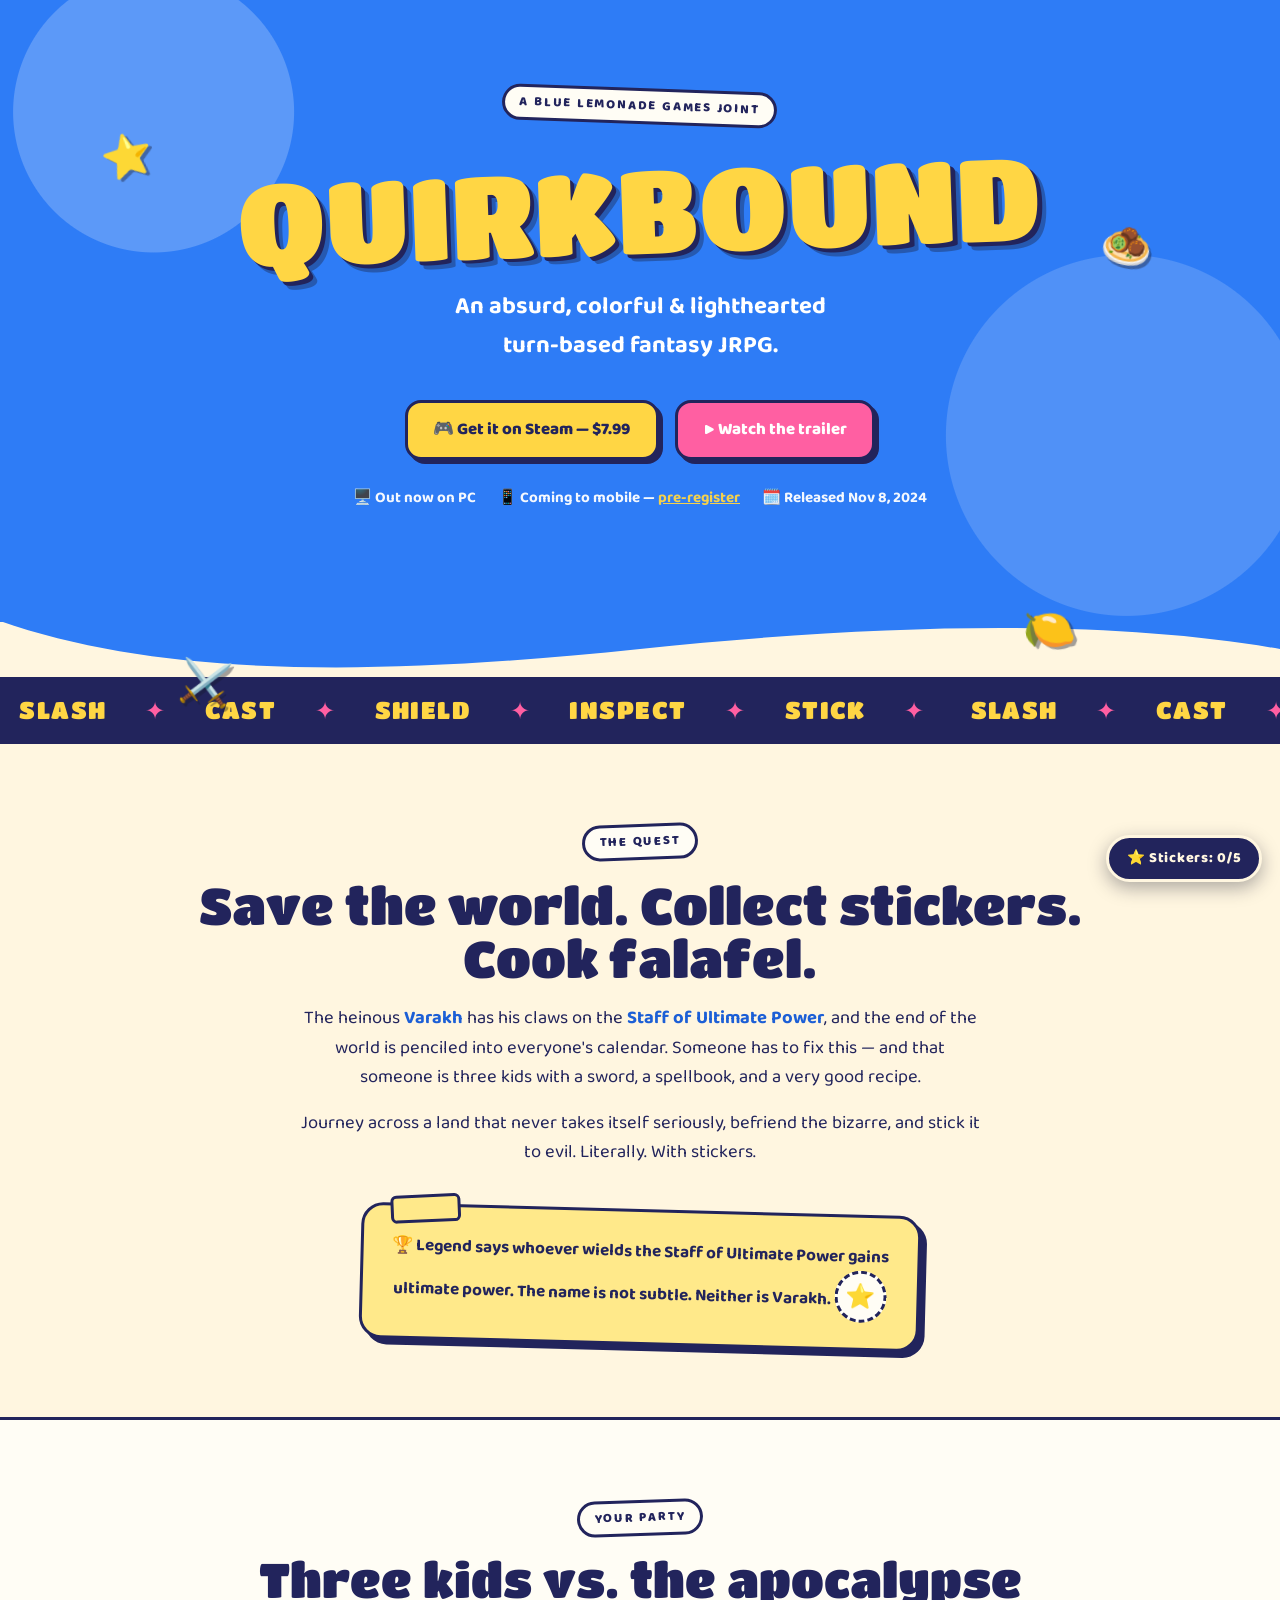
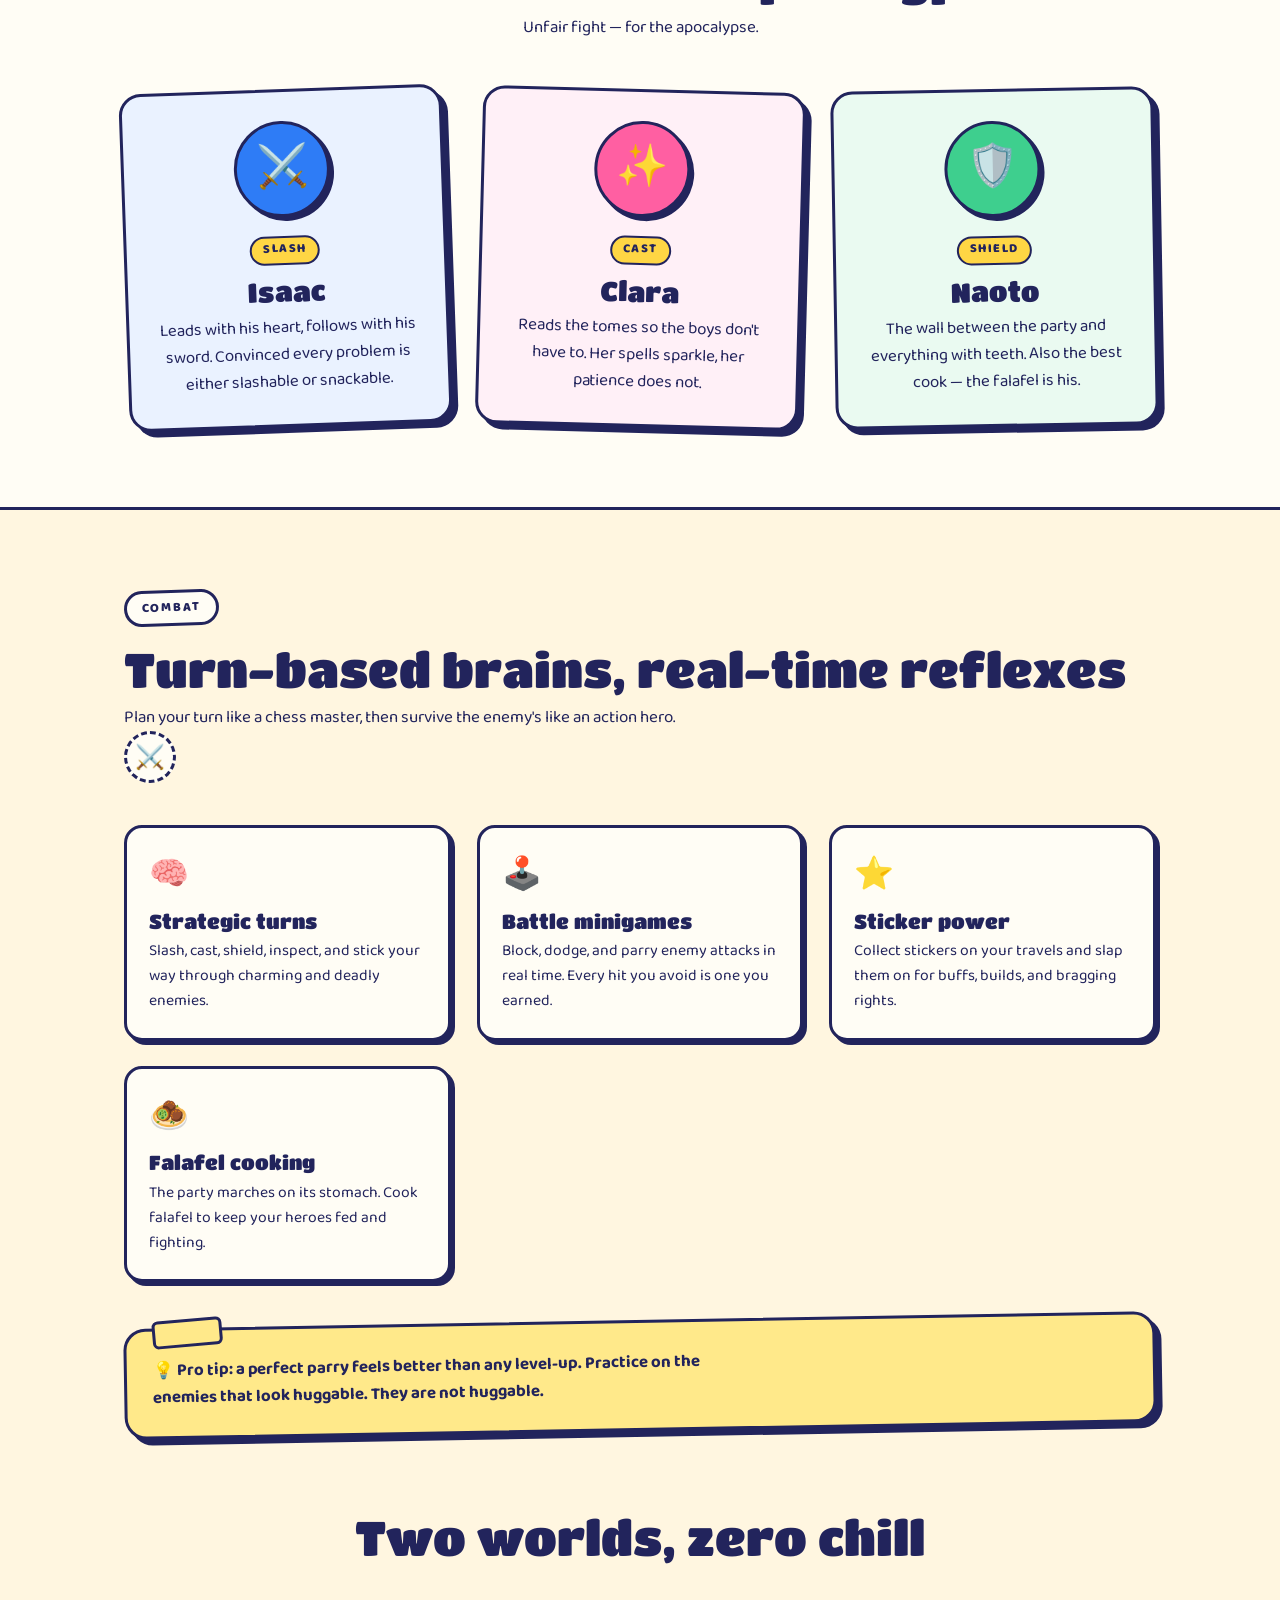
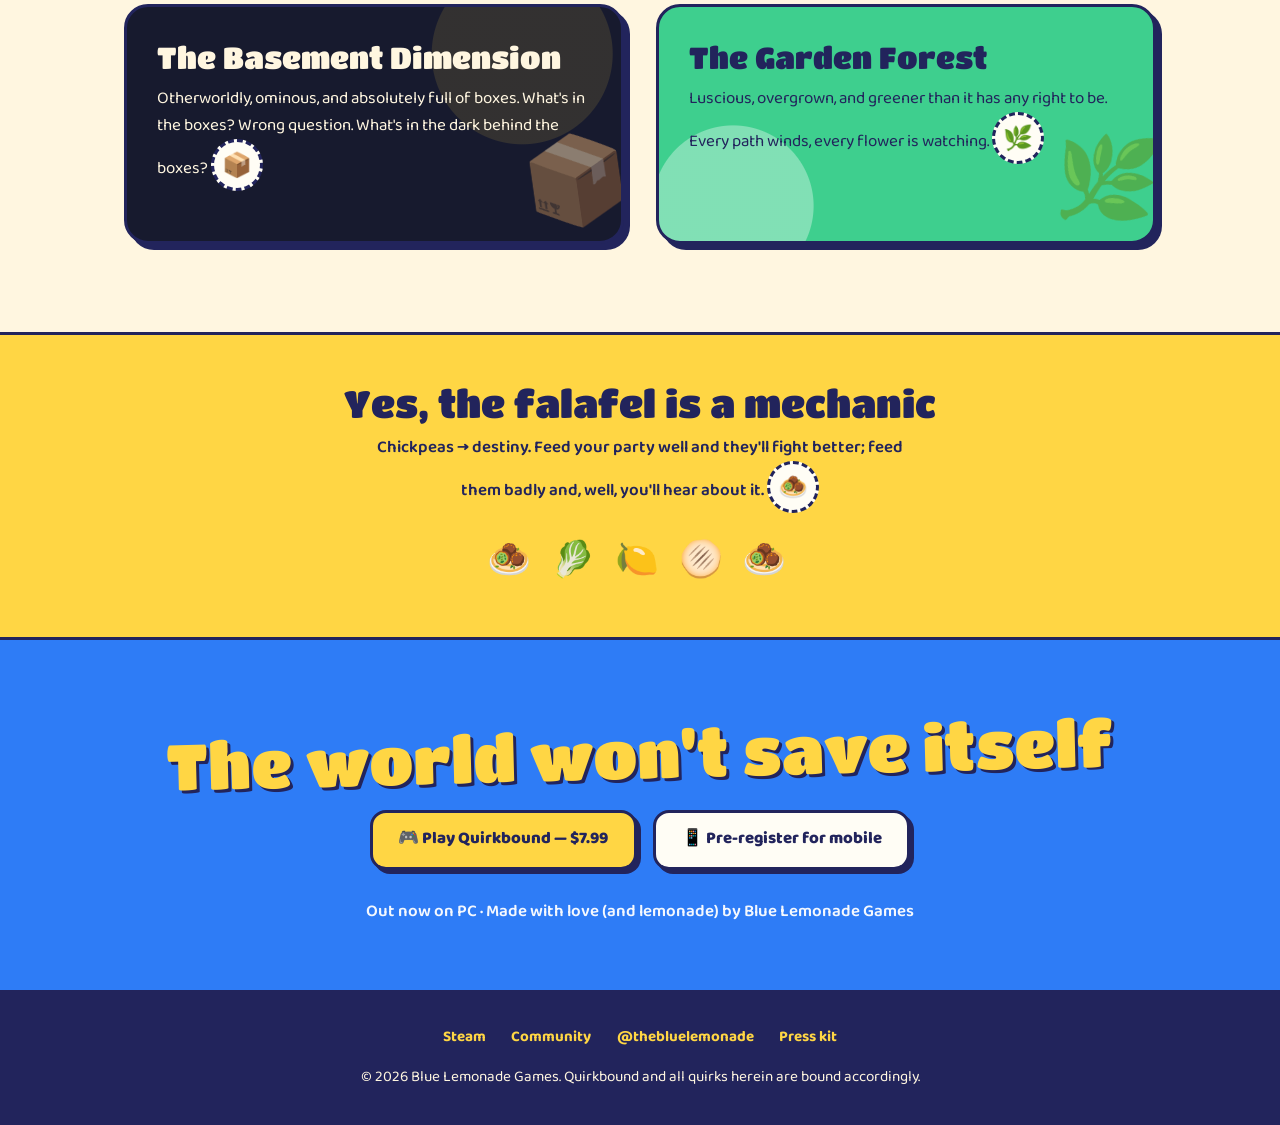
==== site/index.html @ baa0a470 "Add redesigned Quirkbound official site Sticker-album landing page for quirkbound.com: lemonade-blue" ====
<!doctype html>
<html lang="en">
<head>
<meta charset="utf-8">
<meta name="viewport" content="width=device-width, initial-scale=1">
<meta name="description" content="Quirkbound — an absurd, colorful and lighthearted turn-based fantasy JRPG by Blue Lemonade Games. Fight bizarre enemies, collect stickers, cook falafel, save the world.">
<title>Quirkbound</title>
<link rel="preconnect" href="https://fonts.googleapis.com">
<link rel="preconnect" href="https://fonts.gstatic.com" crossorigin>
<link rel="stylesheet" href="https://fonts.googleapis.com/css2?family=Titan+One&family=Baloo+2:wght@400;600;700;800&display=swap">
<style>
  :root{
    --blue:#2e7cf6;
    --blue-deep:#1c5fd6;
    --ink:#22245c;
    --lemon:#ffd644;
    --lemon-soft:#ffe98a;
    --pink:#ff5fa2;
    --mint:#3ecf8e;
    --cream:#fff6e0;
    --paper:#fffdf5;
    --basement:#171a2e;
    --basement-2:#232748;
    --display:'Titan One', 'Baloo 2', 'Comic Sans MS', cursive;
    --body:'Baloo 2', 'Trebuchet MS', 'Segoe UI', sans-serif;
    --line:3px solid var(--ink);
    --shadow:6px 6px 0 var(--ink);
    --shadow-sm:4px 4px 0 var(--ink);
  }
  *{box-sizing:border-box;margin:0;padding:0}
  html{scroll-behavior:smooth}
  body{
    font-family:var(--body);
    font-size:1.06rem;
    line-height:1.6;
    color:var(--ink);
    background:var(--cream);
    overflow-x:hidden;
  }
  ::selection{background:var(--lemon);color:var(--ink)}
  a{color:inherit}
  img,svg{max-width:100%;display:block}
  :focus-visible{outline:4px dashed var(--pink);outline-offset:3px;border-radius:6px}

  h1,h2,h3{font-family:var(--display);font-weight:400;line-height:1.05;text-wrap:balance}
  .eyebrow{
    display:inline-block;font-weight:800;text-transform:uppercase;
    letter-spacing:.14em;font-size:.8rem;padding:.3rem .9rem;
    border:var(--line);border-radius:999px;background:var(--paper);
    transform:rotate(-2deg);margin-bottom:1.1rem;
  }
  .wrap{max-width:1080px;margin-inline:auto;padding-inline:24px}
  section{position:relative}

  /* ── buttons ─────────────────────────── */
  .btn{
    display:inline-flex;align-items:center;gap:.55rem;
    font-family:var(--body);font-weight:800;font-size:1.05rem;
    text-decoration:none;color:var(--ink);
    background:var(--lemon);border:var(--line);border-radius:16px;
    padding:.85rem 1.6rem;box-shadow:var(--shadow-sm);
    transition:transform .12s ease, box-shadow .12s ease;
    cursor:pointer;
  }
  .btn:hover{transform:translate(-2px,-2px) rotate(-1deg);box-shadow:6px 6px 0 var(--ink)}
  .btn:active{transform:translate(2px,2px);box-shadow:2px 2px 0 var(--ink)}
  .btn--pink{background:var(--pink);color:#fff}
  .btn--ghost{background:var(--paper)}

  /* ── sticker chrome ──────────────────── */
  .sticker{
    background:var(--paper);border:var(--line);border-radius:22px;
    box-shadow:var(--shadow);padding:1.6rem;
    position:relative;
  }
  .sticker::before{ /* peel notch */
    content:"";position:absolute;top:-12px;left:26px;width:64px;height:22px;
    background:var(--lemon-soft);border:var(--line);border-radius:6px;
    transform:rotate(-4deg);
  }

  /* ── hidden sticker hunt ─────────────── */
  .find{
    display:inline-grid;place-items:center;
    width:52px;height:52px;border-radius:50%;
    background:var(--paper);border:3px dashed var(--ink);
    font-size:1.5rem;cursor:pointer;user-select:none;
    transition:transform .15s ease, background .15s ease;
  }
  .find:hover{transform:scale(1.15) rotate(8deg)}
  .find.found{background:var(--mint);border-style:solid;transform:rotate(-8deg)}
  #albumChip{
    position:fixed;right:18px;bottom:18px;z-index:60;
    background:var(--ink);color:var(--cream);
    font-weight:800;font-size:.9rem;letter-spacing:.05em;
    border:3px solid var(--cream);border-radius:999px;
    padding:.55rem 1.1rem;box-shadow:0 6px 18px rgba(23,26,46,.35);
  }
  #albumToast{
    position:fixed;left:50%;bottom:84px;transform:translateX(-50%) translateY(20px);
    z-index:61;opacity:0;pointer-events:none;
    background:var(--pink);color:#fff;font-weight:800;
    border:var(--line);border-radius:16px;padding:.8rem 1.4rem;
    box-shadow:var(--shadow-sm);transition:opacity .3s ease, transform .3s ease;
  }
  #albumToast.show{opacity:1;transform:translateX(-50%) translateY(0)}

  /* ── hero ────────────────────────────── */
  .hero{
    background:
      radial-gradient(circle at 12% 18%, rgba(255,255,255,.22) 0 140px, transparent 141px),
      radial-gradient(circle at 88% 70%, rgba(255,255,255,.16) 0 180px, transparent 181px),
      var(--blue);
    color:#fff;
    padding:5.5rem 0 7rem;
    text-align:center;
  }
  .hero .eyebrow{color:var(--ink);transform:rotate(2deg)}
  .hero h1{
    font-size:clamp(3.4rem, 10vw, 7.2rem);
    letter-spacing:.01em;
    color:var(--lemon);
    text-shadow:
      4px 4px 0 var(--ink),
      8px 8px 0 rgba(23,26,46,.35);
    transform:rotate(-2deg);
    margin:.4rem 0 1.2rem;
  }
  .hero p.tag{
    font-size:clamp(1.15rem, 2.6vw, 1.5rem);font-weight:700;
    max-width:34ch;margin:0 auto 2.2rem;text-wrap:balance;
  }
  .hero .cta{display:flex;gap:1rem;justify-content:center;flex-wrap:wrap}
  .hero .meta{
    margin-top:1.6rem;font-weight:700;font-size:.95rem;opacity:.95;
    display:flex;gap:1.4rem;justify-content:center;flex-wrap:wrap;
  }
  .float{position:absolute;font-size:2.6rem;filter:drop-shadow(3px 3px 0 rgba(23,26,46,.4))}
  .float--1{top:14%;left:8%;transform:rotate(-14deg)}
  .float--2{top:24%;right:10%;transform:rotate(12deg)}
  .float--3{bottom:20%;left:14%;transform:rotate(8deg)}
  .float--4{bottom:26%;right:16%;transform:rotate(-10deg)}
  @media (max-width:720px){.float{display:none}}

  /* wavy divider */
  .wave{display:block;width:100%;height:56px;margin-top:-1px}

  /* ── verb marquee ────────────────────── */
  .marquee{
    background:var(--ink);color:var(--lemon);
    overflow:hidden;white-space:nowrap;
    border-top:var(--line);border-bottom:var(--line);
    padding:.7rem 0;
  }
  .marquee__track{
    display:inline-block;
    font-family:var(--display);font-size:1.5rem;letter-spacing:.06em;
    animation:scroll 22s linear infinite;
  }
  .marquee__track span{margin-inline:1.2rem}
  .marquee__track .star{color:var(--pink)}
  @keyframes scroll{from{transform:translateX(0)}to{transform:translateX(-50%)}}

  /* ── story ───────────────────────────── */
  .story{padding:5rem 0 4.5rem;text-align:center}
  .story h2{font-size:clamp(2rem,5vw,3.2rem);margin-bottom:1.2rem}
  .story .lede{max-width:62ch;margin:0 auto;font-size:1.15rem}
  .story .lede + .lede{margin-top:1rem}
  .story b{color:var(--blue-deep)}
  .staff{
    margin:2.6rem auto 0;max-width:560px;transform:rotate(1.5deg);
    background:var(--lemon-soft);
  }
  .staff p{font-weight:700}

  /* ── trio ────────────────────────────── */
  .trio{background:var(--paper);border-top:var(--line);border-bottom:var(--line);padding:5rem 0}
  .trio h2{font-size:clamp(2rem,5vw,3rem);text-align:center;margin-bottom:.6rem}
  .trio .sub{text-align:center;max-width:52ch;margin:0 auto 3rem}
  .cards{display:grid;grid-template-columns:repeat(auto-fit,minmax(240px,1fr));gap:2rem}
  .card{
    border:var(--line);border-radius:22px;box-shadow:var(--shadow);
    padding:1.8rem 1.5rem;text-align:center;background:var(--paper);
    transition:transform .15s ease;
  }
  .card:hover{transform:rotate(0deg) translateY(-6px) !important}
  .card:nth-child(1){transform:rotate(-2deg);background:#eaf2ff}
  .card:nth-child(2){transform:rotate(1.5deg);background:#fff0f7}
  .card:nth-child(3){transform:rotate(-1deg);background:#eafaf1}
  .card .badge{
    width:96px;height:96px;margin:0 auto 1.1rem;border-radius:50%;
    border:var(--line);display:grid;place-items:center;font-size:2.6rem;
    box-shadow:var(--shadow-sm);
  }
  .card:nth-child(1) .badge{background:var(--blue)}
  .card:nth-child(2) .badge{background:var(--pink)}
  .card:nth-child(3) .badge{background:var(--mint)}
  .card h3{font-size:1.7rem;margin-bottom:.5rem}
  .card .role{
    display:inline-block;font-size:.78rem;font-weight:800;text-transform:uppercase;
    letter-spacing:.12em;background:var(--lemon);border:2px solid var(--ink);
    border-radius:999px;padding:.15rem .7rem;margin-bottom:.8rem;
  }

  /* ── battle ──────────────────────────── */
  .battle{padding:5rem 0}
  .battle h2{font-size:clamp(2rem,5vw,3rem);margin-bottom:.6rem}
  .battle .sub{max-width:58ch;margin-bottom:2.6rem}
  .feats{display:grid;grid-template-columns:repeat(auto-fit,minmax(250px,1fr));gap:1.6rem}
  .feat{
    background:var(--paper);border:var(--line);border-radius:18px;
    box-shadow:var(--shadow-sm);padding:1.4rem 1.4rem 1.5rem;
  }
  .feat .ico{font-size:2rem;margin-bottom:.6rem}
  .feat h3{font-size:1.25rem;margin-bottom:.4rem}
  .feat p{font-size:.98rem}
  .parry{
    margin-top:2.4rem;background:var(--lemon-soft);transform:rotate(-1deg);
  }
  .parry p{font-weight:700;max-width:60ch}

  /* ── worlds ──────────────────────────── */
  .worlds{padding:0 0 5.5rem}
  .worlds h2{font-size:clamp(2rem,5vw,3rem);text-align:center;margin-bottom:2.6rem}
  .world-grid{display:grid;grid-template-columns:repeat(auto-fit,minmax(300px,1fr));gap:2rem}
  .world{
    border:var(--line);border-radius:24px;box-shadow:var(--shadow);
    padding:2.2rem 1.9rem;min-height:240px;position:relative;overflow:hidden;
  }
  .world h3{font-size:1.9rem;margin-bottom:.7rem}
  .world--basement{
    background:
      radial-gradient(circle at 80% 20%, rgba(255,214,68,.12) 0 90px, transparent 91px),
      var(--basement);
    color:var(--cream);
  }
  .world--basement .deco{position:absolute;right:-10px;bottom:-14px;font-size:5.4rem;opacity:.5;transform:rotate(-8deg)}
  .world--garden{
    background:
      radial-gradient(circle at 15% 85%, rgba(255,255,255,.35) 0 80px, transparent 81px),
      var(--mint);
  }
  .world--garden .deco{position:absolute;right:-6px;bottom:-12px;font-size:5.4rem;opacity:.55;transform:rotate(10deg)}
  .world p{max-width:46ch}

  /* ── falafel strip ───────────────────── */
  .falafel{
    background:var(--lemon);border-top:var(--line);border-bottom:var(--line);
    padding:3rem 0;text-align:center;
  }
  .falafel h2{font-size:clamp(1.7rem,4vw,2.4rem);margin-bottom:.7rem}
  .falafel p{max-width:56ch;margin:0 auto;font-weight:600}
  .falafel .row{font-size:2.2rem;margin-top:1.2rem;letter-spacing:.4rem}

  /* ── cta / footer ────────────────────── */
  .outro{
    background:var(--blue);color:#fff;text-align:center;
    padding:5rem 0 4rem;
  }
  .outro h2{
    font-size:clamp(2.4rem,6vw,4rem);color:var(--lemon);
    text-shadow:3px 3px 0 var(--ink);transform:rotate(-1.5deg);
    margin-bottom:1.4rem;
  }
  .outro .cta{display:flex;gap:1rem;justify-content:center;flex-wrap:wrap;margin-bottom:1.8rem}
  .outro .fine{font-weight:600;opacity:.95}
  footer{
    background:var(--ink);color:var(--cream);
    padding:2.2rem 0;text-align:center;font-size:.95rem;
  }
  footer a{color:var(--lemon);font-weight:700;text-decoration:none}
  footer a:hover{text-decoration:underline wavy}
  footer .links{display:flex;gap:1.6rem;justify-content:center;flex-wrap:wrap;margin-bottom:1rem}

  @media (prefers-reduced-motion: reduce){
    html{scroll-behavior:auto}
    .marquee__track{animation:none}
    .btn,.card,.find{transition:none}
  }
</style>
</head>
<body>

<div id="albumChip" role="status" aria-live="polite">⭐ Stickers: <span id="albumCount">0</span>/5</div>
<div id="albumToast">🎉 Album complete! You're officially Quirkbound.</div>

<header class="hero">
  <span class="float float--1" aria-hidden="true">⭐</span>
  <span class="float float--2" aria-hidden="true">🧆</span>
  <span class="float float--3" aria-hidden="true">⚔️</span>
  <span class="float float--4" aria-hidden="true">🍋</span>
  <div class="wrap">
    <span class="eyebrow">A Blue Lemonade Games joint</span>
    <h1>QUIRKBOUND</h1>
    <p class="tag">An absurd, colorful &amp; lighthearted turn-based fantasy JRPG.</p>
    <div class="cta">
      <a class="btn" href="https://store.steampowered.com/app/2711300/Quirkbound/">🎮 Get it on Steam — $7.99</a>
      <a class="btn btn--pink" href="https://store.steampowered.com/app/2711300/Quirkbound/">▶ Watch the trailer</a>
    </div>
    <div class="meta">
      <span>🖥️ Out now on PC</span>
      <span>📱 Coming to mobile — <a href="https://www.taptap.io/app/33672976" style="color:var(--lemon)">pre-register</a></span>
      <span>🗓️ Released Nov 8, 2024</span>
    </div>
  </div>
</header>
<svg class="wave" viewBox="0 0 1200 56" preserveAspectRatio="none" aria-hidden="true"><path d="M0,0 C150,56 350,56 600,28 C850,0 1050,0 1200,28 L1200,0 Z" fill="#2e7cf6"></path></svg>

<div class="marquee" aria-hidden="true">
  <div class="marquee__track">
    <span>SLASH</span><span class="star">✦</span><span>CAST</span><span class="star">✦</span><span>SHIELD</span><span class="star">✦</span><span>INSPECT</span><span class="star">✦</span><span>STICK</span><span class="star">✦</span>
    <span>SLASH</span><span class="star">✦</span><span>CAST</span><span class="star">✦</span><span>SHIELD</span><span class="star">✦</span><span>INSPECT</span><span class="star">✦</span><span>STICK</span><span class="star">✦</span>
  </div>
</div>

<section class="story">
  <div class="wrap">
    <span class="eyebrow">The quest</span>
    <h2>Save the world. Collect stickers.<br>Cook falafel.</h2>
    <p class="lede">The heinous <b>Varakh</b> has his claws on the <b>Staff of Ultimate Power</b>, and the end of the world is penciled into everyone's calendar. Someone has to fix this — and that someone is three kids with a sword, a spellbook, and a very good recipe.</p>
    <p class="lede">Journey across a land that never takes itself seriously, befriend the bizarre, and stick it to evil. Literally. With stickers.</p>
    <div class="sticker staff">
      <p>🏆 Legend says whoever wields the Staff of Ultimate Power gains ultimate power. The name is not subtle. Neither is Varakh. <button class="find" data-sticker="star" aria-label="Collect the star sticker">⭐</button></p>
    </div>
  </div>
</section>

<section class="trio">
  <div class="wrap">
    <span class="eyebrow" style="display:table;margin-inline:auto">Your party</span>
    <h2>Three kids vs. the apocalypse</h2>
    <p class="sub">Unfair fight — for the apocalypse.</p>
    <div class="cards">
      <article class="card">
        <div class="badge" aria-hidden="true">⚔️</div>
        <span class="role">Slash</span>
        <h3>Isaac</h3>
        <p>Leads with his heart, follows with his sword. Convinced every problem is either slashable or snackable.</p>
      </article>
      <article class="card">
        <div class="badge" aria-hidden="true">✨</div>
        <span class="role">Cast</span>
        <h3>Clara</h3>
        <p>Reads the tomes so the boys don't have to. Her spells sparkle, her patience does not.</p>
      </article>
      <article class="card">
        <div class="badge" aria-hidden="true">🛡️</div>
        <span class="role">Shield</span>
        <h3>Naoto</h3>
        <p>The wall between the party and everything with teeth. Also the best cook — the falafel is his.</p>
      </article>
    </div>
  </div>
</section>

<section class="battle">
  <div class="wrap">
    <span class="eyebrow">Combat</span>
    <h2>Turn-based brains, real-time reflexes</h2>
    <p class="sub">Plan your turn like a chess master, then survive the enemy's like an action hero. <button class="find" data-sticker="sword" aria-label="Collect the sword sticker">⚔️</button></p>
    <div class="feats">
      <div class="feat">
        <div class="ico" aria-hidden="true">🧠</div>
        <h3>Strategic turns</h3>
        <p>Slash, cast, shield, inspect, and stick your way through charming and deadly enemies.</p>
      </div>
      <div class="feat">
        <div class="ico" aria-hidden="true">🕹️</div>
        <h3>Battle minigames</h3>
        <p>Block, dodge, and parry enemy attacks in real time. Every hit you avoid is one you earned.</p>
      </div>
      <div class="feat">
        <div class="ico" aria-hidden="true">⭐</div>
        <h3>Sticker power</h3>
        <p>Collect stickers on your travels and slap them on for buffs, builds, and bragging rights.</p>
      </div>
      <div class="feat">
        <div class="ico" aria-hidden="true">🧆</div>
        <h3>Falafel cooking</h3>
        <p>The party marches on its stomach. Cook falafel to keep your heroes fed and fighting.</p>
      </div>
    </div>
    <div class="sticker parry">
      <p>💡 Pro tip: a perfect parry feels better than any level-up. Practice on the enemies that look huggable. They are not huggable.</p>
    </div>
  </div>
</section>

<section class="worlds">
  <div class="wrap">
    <h2>Two worlds, zero chill</h2>
    <div class="world-grid">
      <article class="world world--basement">
        <span class="deco" aria-hidden="true">📦</span>
        <h3>The Basement Dimension</h3>
        <p>Otherworldly, ominous, and absolutely full of boxes. What's in the boxes? Wrong question. What's in the dark behind the boxes? <button class="find" data-sticker="box" aria-label="Collect the box sticker">📦</button></p>
      </article>
      <article class="world world--garden">
        <span class="deco" aria-hidden="true">🌿</span>
        <h3>The Garden Forest</h3>
        <p>Luscious, overgrown, and greener than it has any right to be. Every path winds, every flower is watching. <button class="find" data-sticker="leaf" aria-label="Collect the leaf sticker">🌿</button></p>
      </article>
    </div>
  </div>
</section>

<section class="falafel">
  <div class="wrap">
    <h2>Yes, the falafel is a mechanic</h2>
    <p>Chickpeas → destiny. Feed your party well and they'll fight better; feed them badly and, well, you'll hear about it. <button class="find" data-sticker="falafel" aria-label="Collect the falafel sticker">🧆</button></p>
    <div class="row" aria-hidden="true">🧆 🥬 🍋 🫓 🧆</div>
  </div>
</section>

<section class="outro">
  <div class="wrap">
    <h2>The world won't save itself</h2>
    <div class="cta">
      <a class="btn" href="https://store.steampowered.com/app/2711300/Quirkbound/">🎮 Play Quirkbound — $7.99</a>
      <a class="btn btn--ghost" href="https://www.taptap.io/app/33672976">📱 Pre-register for mobile</a>
    </div>
    <p class="fine">Out now on PC · Made with love (and lemonade) by Blue Lemonade Games</p>
  </div>
</section>

<footer>
  <div class="wrap">
    <div class="links">
      <a href="https://store.steampowered.com/app/2711300/Quirkbound/">Steam</a>
      <a href="https://steamcommunity.com/app/2711300">Community</a>
      <a href="https://x.com/thebluelemonade">@thebluelemonade</a>
      <a href="https://www.igdb.com/games/quirkbound/presskit">Press kit</a>
    </div>
    <p>© 2026 Blue Lemonade Games. Quirkbound and all quirks herein are bound accordingly.</p>
  </div>
</footer>

<script>
(function(){
  var TOTAL = 5, found = {};
  var chip = document.getElementById('albumCount');
  var toast = document.getElementById('albumToast');
  document.querySelectorAll('.find').forEach(function(el){
    el.addEventListener('click', function(){
      var id = el.getAttribute('data-sticker');
      if(found[id]) return;
      found[id] = true;
      el.classList.add('found');
      var n = Object.keys(found).length;
      chip.textContent = n;
      if(n === TOTAL){
        toast.classList.add('show');
        setTimeout(function(){ toast.classList.remove('show'); }, 4200);
      }
    });
  });
})();
</script>

</body>
</html>
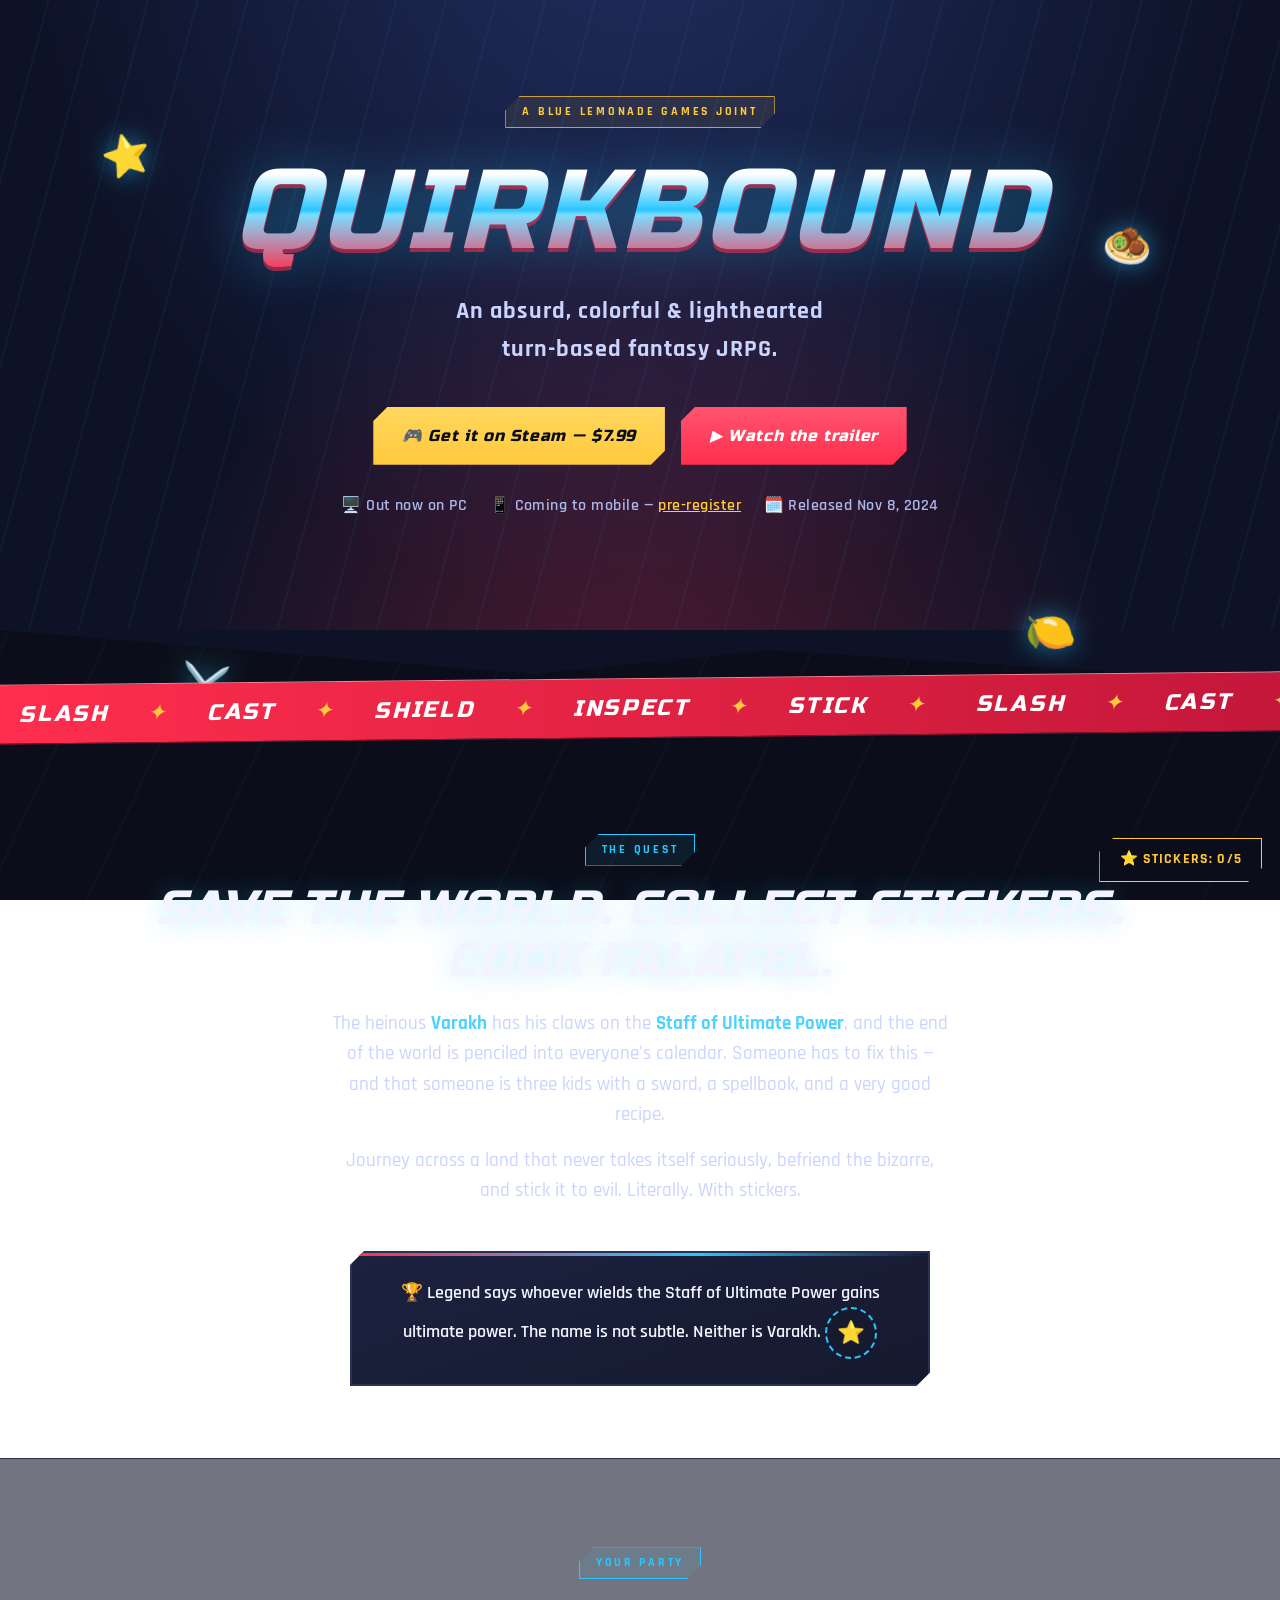
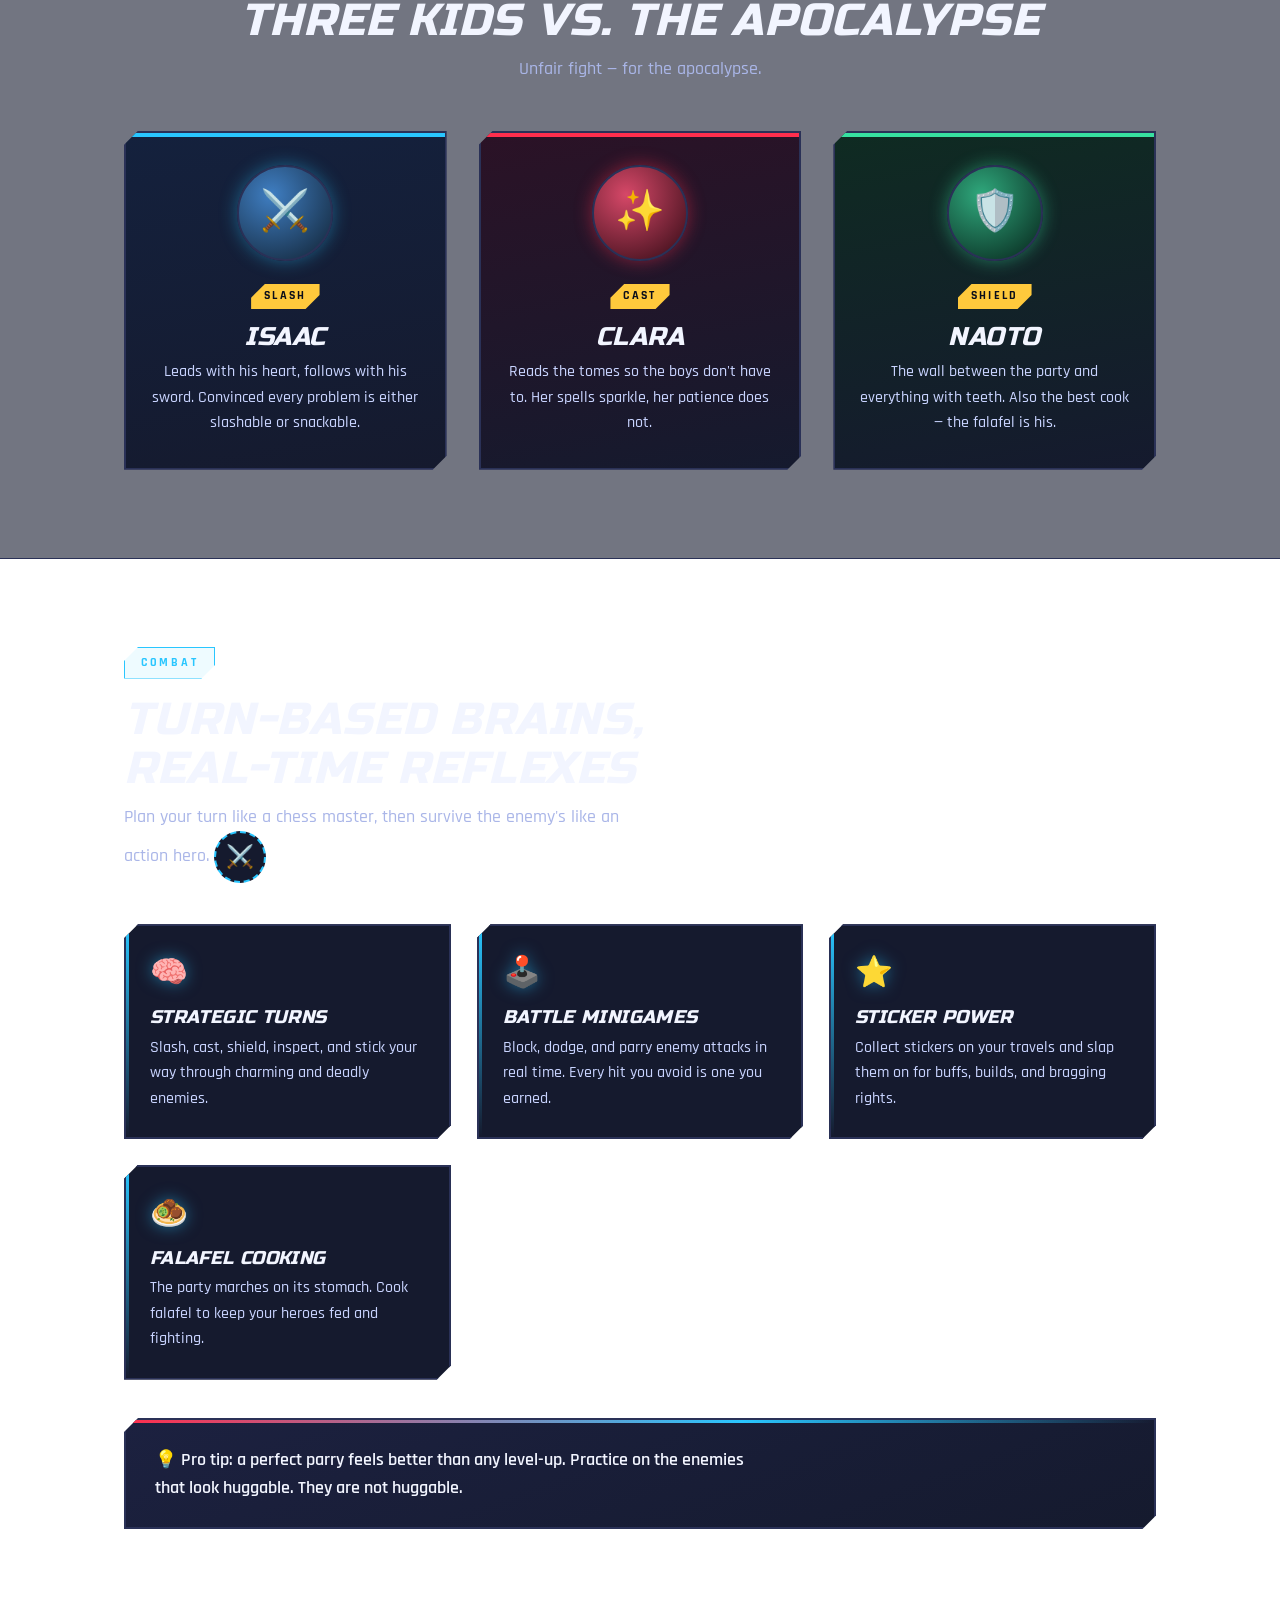
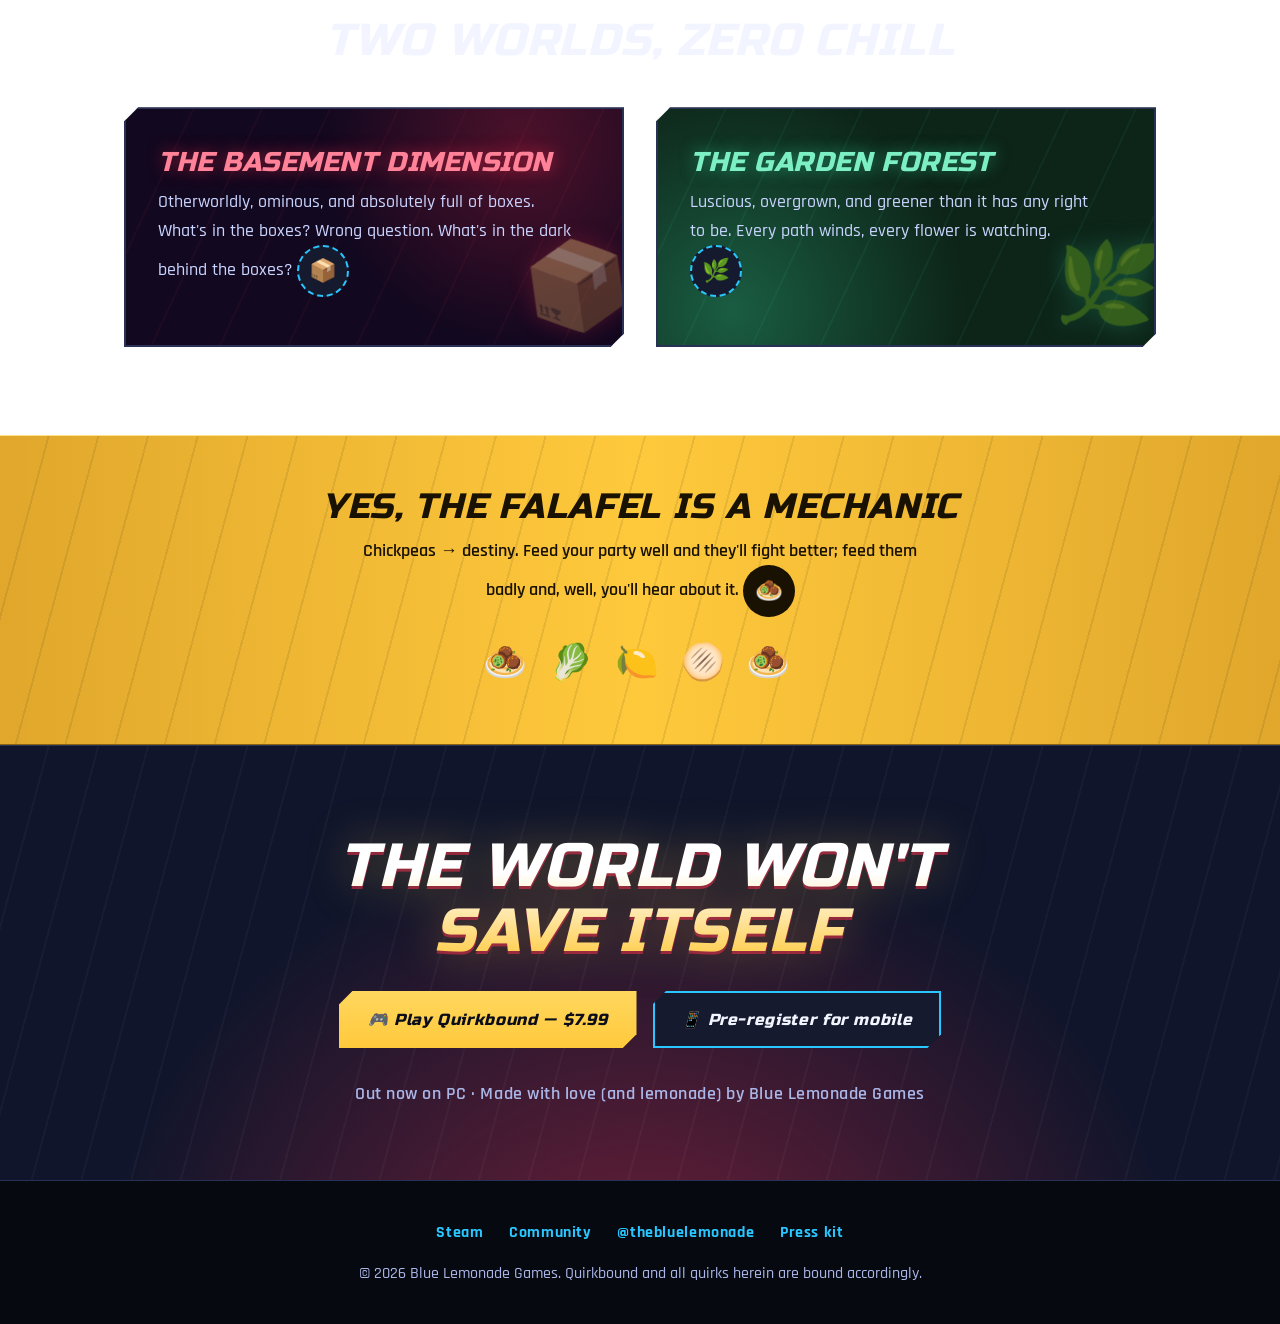
==== commit dc17f6d6: "Retheme site as anime fighting-game arena; harden interactions Same layout and copy; visual system s" ====
--- a/site/index.html
+++ b/site/index.html
@@ -7,275 +7,315 @@
 <title>Quirkbound</title>
 <link rel="preconnect" href="https://fonts.googleapis.com">
 <link rel="preconnect" href="https://fonts.gstatic.com" crossorigin>
-<link rel="stylesheet" href="https://fonts.googleapis.com/css2?family=Titan+One&family=Baloo+2:wght@400;600;700;800&display=swap">
+<link rel="stylesheet" href="https://fonts.googleapis.com/css2?family=Russo+One&family=Rajdhani:wght@500;600;700&display=swap">
 <style>
   :root{
-    --blue:#2e7cf6;
-    --blue-deep:#1c5fd6;
-    --ink:#22245c;
-    --lemon:#ffd644;
-    --lemon-soft:#ffe98a;
-    --pink:#ff5fa2;
-    --mint:#3ecf8e;
-    --cream:#fff6e0;
-    --paper:#fffdf5;
-    --basement:#171a2e;
+    /* anime-arena palette (token names kept from v1 so inline refs resolve) */
+    --blue:#29c6ff;            /* electric blue */
+    --blue-deep:#4fd2ff;
+    --ink:#f2f5ff;             /* now the light text color */
+    --lemon:#ffc93c;           /* energy gold */
+    --lemon-soft:#1c2140;      /* panel tint used by callout stickers */
+    --pink:#ff2e4d;            /* crimson strike */
+    --mint:#37e0a0;
+    --cream:#0b0e1a;           /* arena ground */
+    --paper:#151a2e;           /* panel */
+    --basement:#12081f;
     --basement-2:#232748;
-    --display:'Titan One', 'Baloo 2', 'Comic Sans MS', cursive;
-    --body:'Baloo 2', 'Trebuchet MS', 'Segoe UI', sans-serif;
-    --line:3px solid var(--ink);
-    --shadow:6px 6px 0 var(--ink);
-    --shadow-sm:4px 4px 0 var(--ink);
+    --edge:#2a3157;
+    --display:'Russo One', 'Rajdhani', 'Arial Black', sans-serif;
+    --body:'Rajdhani', 'Segoe UI', 'Trebuchet MS', sans-serif;
+    --line:2px solid var(--edge);
+    --cut:polygon(14px 0, 100% 0, 100% calc(100% - 14px), calc(100% - 14px) 100%, 0 100%, 0 14px);
+    --glow-red:0 0 18px rgba(255,46,77,.45);
+    --glow-blue:0 0 18px rgba(41,198,255,.4);
   }
   *{box-sizing:border-box;margin:0;padding:0}
   html{scroll-behavior:smooth}
   body{
     font-family:var(--body);
-    font-size:1.06rem;
+    font-size:1.1rem;
+    font-weight:500;
     line-height:1.6;
     color:var(--ink);
-    background:var(--cream);
+    background:
+      repeating-linear-gradient(115deg, transparent 0 90px, rgba(255,255,255,.018) 90px 92px),
+      radial-gradient(ellipse at 50% -10%, #1a2142 0%, var(--cream) 55%);
+    background-attachment:fixed;
     overflow-x:hidden;
   }
-  ::selection{background:var(--lemon);color:var(--ink)}
+  ::selection{background:var(--pink);color:#fff}
   a{color:inherit}
   img,svg{max-width:100%;display:block}
-  :focus-visible{outline:4px dashed var(--pink);outline-offset:3px;border-radius:6px}
-
-  h1,h2,h3{font-family:var(--display);font-weight:400;line-height:1.05;text-wrap:balance}
+  :focus-visible{outline:3px solid var(--blue);outline-offset:3px}
+
+  h1,h2,h3{font-family:var(--display);font-weight:400;line-height:1.08;text-wrap:balance;letter-spacing:.02em}
+  h2,h3{text-transform:uppercase;font-style:italic}
   .eyebrow{
-    display:inline-block;font-weight:800;text-transform:uppercase;
-    letter-spacing:.14em;font-size:.8rem;padding:.3rem .9rem;
-    border:var(--line);border-radius:999px;background:var(--paper);
-    transform:rotate(-2deg);margin-bottom:1.1rem;
+    display:inline-block;font-weight:700;text-transform:uppercase;
+    letter-spacing:.22em;font-size:.78rem;padding:.3rem 1rem;
+    color:var(--blue);background:rgba(41,198,255,.08);
+    border:1px solid var(--blue);clip-path:var(--cut);
+    margin-bottom:1.1rem;
   }
   .wrap{max-width:1080px;margin-inline:auto;padding-inline:24px}
   section{position:relative}
+
+  /* scroll reveal (no-JS safe: .js gate) */
+  .js .reveal{opacity:0;transform:translateY(26px);transition:opacity .6s ease, transform .6s ease}
+  .js .reveal.in{opacity:1;transform:none}
 
   /* ── buttons ─────────────────────────── */
   .btn{
     display:inline-flex;align-items:center;gap:.55rem;
-    font-family:var(--body);font-weight:800;font-size:1.05rem;
-    text-decoration:none;color:var(--ink);
-    background:var(--lemon);border:var(--line);border-radius:16px;
-    padding:.85rem 1.6rem;box-shadow:var(--shadow-sm);
-    transition:transform .12s ease, box-shadow .12s ease;
+    font-family:var(--display);font-size:1rem;font-style:italic;
+    letter-spacing:.04em;text-decoration:none;color:#0b0e1a;
+    background:linear-gradient(180deg, #ffd75e, var(--lemon));
+    border:none;clip-path:var(--cut);
+    padding:1rem 1.8rem;
+    box-shadow:0 0 0 rgba(0,0,0,0);
+    transition:transform .12s ease, filter .12s ease;
     cursor:pointer;
   }
-  .btn:hover{transform:translate(-2px,-2px) rotate(-1deg);box-shadow:6px 6px 0 var(--ink)}
-  .btn:active{transform:translate(2px,2px);box-shadow:2px 2px 0 var(--ink)}
-  .btn--pink{background:var(--pink);color:#fff}
-  .btn--ghost{background:var(--paper)}
-
-  /* ── sticker chrome ──────────────────── */
+  .btn:hover{transform:translateY(-2px) skewX(-2deg);filter:brightness(1.08) drop-shadow(0 0 14px rgba(255,201,60,.5))}
+  .btn:active{transform:translateY(1px)}
+  .btn--pink{background:linear-gradient(180deg, #ff5470, var(--pink));color:#fff}
+  .btn--pink:hover{filter:brightness(1.08) drop-shadow(0 0 14px rgba(255,46,77,.55))}
+  .btn--ghost{background:var(--paper);color:var(--ink);box-shadow:inset 0 0 0 2px var(--blue)}
+  .btn--ghost:hover{filter:drop-shadow(0 0 12px rgba(41,198,255,.45))}
+
+  /* ── panel chrome (formerly stickers) ── */
   .sticker{
-    background:var(--paper);border:var(--line);border-radius:22px;
-    box-shadow:var(--shadow);padding:1.6rem;
-    position:relative;
-  }
-  .sticker::before{ /* peel notch */
-    content:"";position:absolute;top:-12px;left:26px;width:64px;height:22px;
-    background:var(--lemon-soft);border:var(--line);border-radius:6px;
-    transform:rotate(-4deg);
+    background:linear-gradient(160deg, var(--lemon-soft), var(--paper));
+    border:var(--line);clip-path:var(--cut);
+    padding:1.6rem 1.8rem;position:relative;
+  }
+  .sticker::before{
+    content:"";position:absolute;top:0;left:0;width:100%;height:3px;
+    background:linear-gradient(90deg, var(--pink), var(--blue) 60%, transparent);
   }
 
   /* ── hidden sticker hunt ─────────────── */
   .find{
     display:inline-grid;place-items:center;
     width:52px;height:52px;border-radius:50%;
-    background:var(--paper);border:3px dashed var(--ink);
-    font-size:1.5rem;cursor:pointer;user-select:none;
-    transition:transform .15s ease, background .15s ease;
-  }
-  .find:hover{transform:scale(1.15) rotate(8deg)}
-  .find.found{background:var(--mint);border-style:solid;transform:rotate(-8deg)}
+    background:var(--paper);border:2px dashed var(--blue);
+    font-size:1.4rem;cursor:pointer;user-select:none;color:var(--ink);
+    transition:transform .15s ease, background .15s ease, box-shadow .15s ease;
+    vertical-align:middle;
+  }
+  .find:hover{transform:scale(1.12) rotate(8deg);box-shadow:var(--glow-blue)}
+  .find.found{background:#0f3d2c;border:2px solid var(--mint);box-shadow:0 0 14px rgba(55,224,160,.5);transform:rotate(-8deg)}
   #albumChip{
     position:fixed;right:18px;bottom:18px;z-index:60;
-    background:var(--ink);color:var(--cream);
-    font-weight:800;font-size:.9rem;letter-spacing:.05em;
-    border:3px solid var(--cream);border-radius:999px;
-    padding:.55rem 1.1rem;box-shadow:0 6px 18px rgba(23,26,46,.35);
+    background:#0b0e1a;color:var(--lemon);
+    font-weight:700;font-size:.9rem;letter-spacing:.08em;text-transform:uppercase;
+    border:1px solid var(--lemon);clip-path:var(--cut);
+    padding:.6rem 1.2rem;box-shadow:0 0 20px rgba(255,201,60,.25);
   }
   #albumToast{
     position:fixed;left:50%;bottom:84px;transform:translateX(-50%) translateY(20px);
     z-index:61;opacity:0;pointer-events:none;
-    background:var(--pink);color:#fff;font-weight:800;
-    border:var(--line);border-radius:16px;padding:.8rem 1.4rem;
-    box-shadow:var(--shadow-sm);transition:opacity .3s ease, transform .3s ease;
+    background:linear-gradient(180deg, #ff5470, var(--pink));color:#fff;
+    font-family:var(--display);font-style:italic;letter-spacing:.03em;
+    clip-path:var(--cut);padding:.9rem 1.6rem;
+    box-shadow:var(--glow-red);transition:opacity .3s ease, transform .3s ease;
   }
   #albumToast.show{opacity:1;transform:translateX(-50%) translateY(0)}
 
   /* ── hero ────────────────────────────── */
   .hero{
     background:
-      radial-gradient(circle at 12% 18%, rgba(255,255,255,.22) 0 140px, transparent 141px),
-      radial-gradient(circle at 88% 70%, rgba(255,255,255,.16) 0 180px, transparent 181px),
-      var(--blue);
-    color:#fff;
-    padding:5.5rem 0 7rem;
+      repeating-linear-gradient(105deg, transparent 0 46px, rgba(41,198,255,.05) 46px 48px),
+      radial-gradient(ellipse at 50% 120%, rgba(255,46,77,.28) 0%, transparent 55%),
+      radial-gradient(ellipse at 50% -30%, #232f63 0%, #0d1226 70%);
+    color:var(--ink);
+    padding:6rem 0 7rem;
     text-align:center;
   }
-  .hero .eyebrow{color:var(--ink);transform:rotate(2deg)}
+  .hero .eyebrow{color:var(--lemon);border-color:var(--lemon);background:rgba(255,201,60,.08)}
   .hero h1{
-    font-size:clamp(3.4rem, 10vw, 7.2rem);
-    letter-spacing:.01em;
-    color:var(--lemon);
-    text-shadow:
-      4px 4px 0 var(--ink),
-      8px 8px 0 rgba(23,26,46,.35);
-    transform:rotate(-2deg);
+    font-size:clamp(3.2rem, 10vw, 7rem);
+    font-style:italic;letter-spacing:.03em;
+    background:linear-gradient(180deg, #fff 18%, var(--blue) 48%, #7ddcff 52%, var(--pink) 100%);
+    -webkit-background-clip:text;background-clip:text;color:transparent;
+    filter:drop-shadow(0 4px 0 rgba(255,46,77,.55)) drop-shadow(0 0 26px rgba(41,198,255,.35));
     margin:.4rem 0 1.2rem;
   }
   .hero p.tag{
-    font-size:clamp(1.15rem, 2.6vw, 1.5rem);font-weight:700;
-    max-width:34ch;margin:0 auto 2.2rem;text-wrap:balance;
+    font-size:clamp(1.15rem, 2.6vw, 1.5rem);font-weight:700;letter-spacing:.04em;
+    max-width:34ch;margin:0 auto 2.4rem;text-wrap:balance;color:#c9d4ff;
   }
   .hero .cta{display:flex;gap:1rem;justify-content:center;flex-wrap:wrap}
   .hero .meta{
-    margin-top:1.6rem;font-weight:700;font-size:.95rem;opacity:.95;
+    margin-top:1.8rem;font-weight:600;font-size:.98rem;letter-spacing:.03em;color:#aab6e8;
     display:flex;gap:1.4rem;justify-content:center;flex-wrap:wrap;
   }
-  .float{position:absolute;font-size:2.6rem;filter:drop-shadow(3px 3px 0 rgba(23,26,46,.4))}
+  .float{position:absolute;font-size:2.5rem;filter:drop-shadow(0 0 12px rgba(41,198,255,.55));animation:hover 4s ease-in-out infinite}
   .float--1{top:14%;left:8%;transform:rotate(-14deg)}
-  .float--2{top:24%;right:10%;transform:rotate(12deg)}
-  .float--3{bottom:20%;left:14%;transform:rotate(8deg)}
-  .float--4{bottom:26%;right:16%;transform:rotate(-10deg)}
+  .float--2{top:24%;right:10%;transform:rotate(12deg);animation-delay:1s}
+  .float--3{bottom:20%;left:14%;transform:rotate(8deg);animation-delay:2s}
+  .float--4{bottom:26%;right:16%;transform:rotate(-10deg);animation-delay:3s}
+  @keyframes hover{0%,100%{translate:0 0}50%{translate:0 -12px}}
   @media (max-width:720px){.float{display:none}}
 
-  /* wavy divider */
+  /* angular divider */
   .wave{display:block;width:100%;height:56px;margin-top:-1px}
 
   /* ── verb marquee ────────────────────── */
   .marquee{
-    background:var(--ink);color:var(--lemon);
-    overflow:hidden;white-space:nowrap;
-    border-top:var(--line);border-bottom:var(--line);
-    padding:.7rem 0;
+    background:linear-gradient(90deg, var(--pink), #c4173a);
+    color:#fff;overflow:hidden;white-space:nowrap;
+    border-top:1px solid #ff8299;border-bottom:1px solid #90112b;
+    padding:.7rem 0;transform:skewY(-.6deg);margin-block:-8px 8px;
   }
   .marquee__track{
     display:inline-block;
-    font-family:var(--display);font-size:1.5rem;letter-spacing:.06em;
-    animation:scroll 22s linear infinite;
+    font-family:var(--display);font-style:italic;font-size:1.4rem;letter-spacing:.12em;
+    animation:scroll 20s linear infinite;
   }
   .marquee__track span{margin-inline:1.2rem}
-  .marquee__track .star{color:var(--pink)}
+  .marquee__track .star{color:var(--lemon)}
   @keyframes scroll{from{transform:translateX(0)}to{transform:translateX(-50%)}}
 
   /* ── story ───────────────────────────── */
-  .story{padding:5rem 0 4.5rem;text-align:center}
-  .story h2{font-size:clamp(2rem,5vw,3.2rem);margin-bottom:1.2rem}
-  .story .lede{max-width:62ch;margin:0 auto;font-size:1.15rem}
+  .story{padding:5.5rem 0 4.5rem;text-align:center}
+  .story h2{font-size:clamp(1.9rem,5vw,3rem);margin-bottom:1.4rem;text-shadow:0 0 24px rgba(41,198,255,.25)}
+  .story .lede{max-width:62ch;margin:0 auto;font-size:1.18rem;color:#c9d4ff}
   .story .lede + .lede{margin-top:1rem}
-  .story b{color:var(--blue-deep)}
-  .staff{
-    margin:2.6rem auto 0;max-width:560px;transform:rotate(1.5deg);
-    background:var(--lemon-soft);
-  }
-  .staff p{font-weight:700}
+  .story b{color:var(--blue-deep);font-weight:700}
+  .staff{margin:2.8rem auto 0;max-width:580px}
+  .staff p{font-weight:600}
 
   /* ── trio ────────────────────────────── */
-  .trio{background:var(--paper);border-top:var(--line);border-bottom:var(--line);padding:5rem 0}
-  .trio h2{font-size:clamp(2rem,5vw,3rem);text-align:center;margin-bottom:.6rem}
-  .trio .sub{text-align:center;max-width:52ch;margin:0 auto 3rem}
+  .trio{background:rgba(21,26,46,.6);border-top:1px solid var(--edge);border-bottom:1px solid var(--edge);padding:5.5rem 0}
+  .trio h2{font-size:clamp(1.9rem,5vw,2.8rem);text-align:center;margin-bottom:.6rem}
+  .trio .sub{text-align:center;max-width:52ch;margin:0 auto 3rem;color:#aab6e8}
   .cards{display:grid;grid-template-columns:repeat(auto-fit,minmax(240px,1fr));gap:2rem}
   .card{
-    border:var(--line);border-radius:22px;box-shadow:var(--shadow);
-    padding:1.8rem 1.5rem;text-align:center;background:var(--paper);
-    transition:transform .15s ease;
-  }
-  .card:hover{transform:rotate(0deg) translateY(-6px) !important}
-  .card:nth-child(1){transform:rotate(-2deg);background:#eaf2ff}
-  .card:nth-child(2){transform:rotate(1.5deg);background:#fff0f7}
-  .card:nth-child(3){transform:rotate(-1deg);background:#eafaf1}
+    border:var(--line);clip-path:var(--cut);
+    padding:2rem 1.5rem;text-align:center;background:var(--paper);
+    position:relative;transition:transform .15s ease, box-shadow .15s ease;
+  }
+  .card::before{content:"";position:absolute;inset:0 0 auto 0;height:4px}
+  .card:hover{transform:translateY(-6px)}
+  .card:nth-child(1){background:linear-gradient(170deg, #14213d, var(--paper))}
+  .card:nth-child(1)::before{background:var(--blue)}
+  .card:nth-child(1):hover{box-shadow:var(--glow-blue)}
+  .card:nth-child(2){background:linear-gradient(170deg, #2b1226, var(--paper))}
+  .card:nth-child(2)::before{background:var(--pink)}
+  .card:nth-child(2):hover{box-shadow:var(--glow-red)}
+  .card:nth-child(3){background:linear-gradient(170deg, #0f2b22, var(--paper))}
+  .card:nth-child(3)::before{background:var(--mint)}
+  .card:nth-child(3):hover{box-shadow:0 0 18px rgba(55,224,160,.4)}
   .card .badge{
-    width:96px;height:96px;margin:0 auto 1.1rem;border-radius:50%;
-    border:var(--line);display:grid;place-items:center;font-size:2.6rem;
-    box-shadow:var(--shadow-sm);
-  }
-  .card:nth-child(1) .badge{background:var(--blue)}
-  .card:nth-child(2) .badge{background:var(--pink)}
-  .card:nth-child(3) .badge{background:var(--mint)}
-  .card h3{font-size:1.7rem;margin-bottom:.5rem}
+    width:96px;height:96px;margin:0 auto 1.2rem;border-radius:50%;
+    display:grid;place-items:center;font-size:2.5rem;
+    border:2px solid var(--edge);
+  }
+  .card:nth-child(1) .badge{background:radial-gradient(circle at 35% 30%, #3f7ec2, #123); box-shadow:var(--glow-blue)}
+  .card:nth-child(2) .badge{background:radial-gradient(circle at 35% 30%, #d64868, #310a14); box-shadow:var(--glow-red)}
+  .card:nth-child(3) .badge{background:radial-gradient(circle at 35% 30%, #2fa87c, #06231a); box-shadow:0 0 18px rgba(55,224,160,.45)}
+  .card h3{font-size:1.6rem;margin-bottom:.5rem}
+  .card p{color:#c9d4ff;font-size:1rem}
   .card .role{
-    display:inline-block;font-size:.78rem;font-weight:800;text-transform:uppercase;
-    letter-spacing:.12em;background:var(--lemon);border:2px solid var(--ink);
-    border-radius:999px;padding:.15rem .7rem;margin-bottom:.8rem;
+    display:inline-block;font-size:.74rem;font-weight:700;text-transform:uppercase;
+    letter-spacing:.2em;color:#0b0e1a;background:var(--lemon);
+    clip-path:var(--cut);padding:.2rem .8rem;margin-bottom:.9rem;
   }
 
   /* ── battle ──────────────────────────── */
-  .battle{padding:5rem 0}
-  .battle h2{font-size:clamp(2rem,5vw,3rem);margin-bottom:.6rem}
-  .battle .sub{max-width:58ch;margin-bottom:2.6rem}
+  .battle{padding:5.5rem 0}
+  .battle h2{font-size:clamp(1.9rem,5vw,2.8rem);margin-bottom:.6rem}
+  .battle .sub{max-width:58ch;margin-bottom:2.6rem;color:#aab6e8}
   .feats{display:grid;grid-template-columns:repeat(auto-fit,minmax(250px,1fr));gap:1.6rem}
   .feat{
-    background:var(--paper);border:var(--line);border-radius:18px;
-    box-shadow:var(--shadow-sm);padding:1.4rem 1.4rem 1.5rem;
-  }
-  .feat .ico{font-size:2rem;margin-bottom:.6rem}
-  .feat h3{font-size:1.25rem;margin-bottom:.4rem}
-  .feat p{font-size:.98rem}
-  .parry{
-    margin-top:2.4rem;background:var(--lemon-soft);transform:rotate(-1deg);
-  }
-  .parry p{font-weight:700;max-width:60ch}
+    background:var(--paper);border:var(--line);clip-path:var(--cut);
+    padding:1.5rem 1.5rem 1.6rem;position:relative;
+    transition:transform .15s ease, box-shadow .15s ease;
+  }
+  .feat::before{content:"";position:absolute;inset:0 auto 0 0;width:3px;background:linear-gradient(180deg, var(--blue), transparent)}
+  .feat:hover{transform:translateY(-4px);box-shadow:var(--glow-blue)}
+  .feat .ico{font-size:1.9rem;margin-bottom:.6rem;filter:drop-shadow(0 0 8px rgba(41,198,255,.5))}
+  .feat h3{font-size:1.15rem;margin-bottom:.4rem}
+  .feat p{font-size:1rem;color:#c9d4ff}
+  .parry{margin-top:2.4rem}
+  .parry p{font-weight:600;max-width:60ch}
 
   /* ── worlds ──────────────────────────── */
   .worlds{padding:0 0 5.5rem}
-  .worlds h2{font-size:clamp(2rem,5vw,3rem);text-align:center;margin-bottom:2.6rem}
+  .worlds h2{font-size:clamp(1.9rem,5vw,2.8rem);text-align:center;margin-bottom:2.6rem}
   .world-grid{display:grid;grid-template-columns:repeat(auto-fit,minmax(300px,1fr));gap:2rem}
   .world{
-    border:var(--line);border-radius:24px;box-shadow:var(--shadow);
-    padding:2.2rem 1.9rem;min-height:240px;position:relative;overflow:hidden;
-  }
-  .world h3{font-size:1.9rem;margin-bottom:.7rem}
+    border:var(--line);clip-path:var(--cut);
+    padding:2.4rem 2rem;min-height:240px;position:relative;overflow:hidden;
+  }
+  .world h3{font-size:1.7rem;margin-bottom:.7rem}
   .world--basement{
     background:
-      radial-gradient(circle at 80% 20%, rgba(255,214,68,.12) 0 90px, transparent 91px),
+      repeating-linear-gradient(115deg, transparent 0 60px, rgba(255,46,77,.05) 60px 62px),
+      radial-gradient(circle at 80% 15%, rgba(255,46,77,.25) 0%, transparent 45%),
       var(--basement);
-    color:var(--cream);
-  }
-  .world--basement .deco{position:absolute;right:-10px;bottom:-14px;font-size:5.4rem;opacity:.5;transform:rotate(-8deg)}
+    color:var(--ink);
+  }
+  .world--basement h3{color:#ff8299;text-shadow:0 0 16px rgba(255,46,77,.5)}
+  .world--basement .deco{position:absolute;right:-10px;bottom:-14px;font-size:5.4rem;opacity:.45;transform:rotate(-8deg);filter:drop-shadow(0 0 12px rgba(255,46,77,.5))}
   .world--garden{
     background:
-      radial-gradient(circle at 15% 85%, rgba(255,255,255,.35) 0 80px, transparent 81px),
-      var(--mint);
-  }
-  .world--garden .deco{position:absolute;right:-6px;bottom:-12px;font-size:5.4rem;opacity:.55;transform:rotate(10deg)}
-  .world p{max-width:46ch}
+      repeating-linear-gradient(115deg, transparent 0 60px, rgba(55,224,160,.06) 60px 62px),
+      radial-gradient(circle at 15% 85%, rgba(55,224,160,.3) 0%, transparent 50%),
+      #0d2419;
+  }
+  .world--garden h3{color:#7cf0c4;text-shadow:0 0 16px rgba(55,224,160,.5)}
+  .world--garden .deco{position:absolute;right:-6px;bottom:-12px;font-size:5.4rem;opacity:.5;transform:rotate(10deg);filter:drop-shadow(0 0 12px rgba(55,224,160,.5))}
+  .world p{max-width:46ch;color:#c9d4ff}
 
   /* ── falafel strip ───────────────────── */
   .falafel{
-    background:var(--lemon);border-top:var(--line);border-bottom:var(--line);
-    padding:3rem 0;text-align:center;
-  }
-  .falafel h2{font-size:clamp(1.7rem,4vw,2.4rem);margin-bottom:.7rem}
+    background:
+      repeating-linear-gradient(105deg, transparent 0 46px, rgba(0,0,0,.08) 46px 48px),
+      linear-gradient(90deg, #e0a72c, var(--lemon), #e0a72c);
+    color:#191203;
+    border-top:1px solid #ffe08a;border-bottom:1px solid #8a6410;
+    padding:3.2rem 0;text-align:center;
+  }
+  .falafel h2{font-size:clamp(1.6rem,4vw,2.2rem);margin-bottom:.7rem}
   .falafel p{max-width:56ch;margin:0 auto;font-weight:600}
+  .falafel .find{background:#191203;border-color:#191203;color:#fff}
   .falafel .row{font-size:2.2rem;margin-top:1.2rem;letter-spacing:.4rem}
 
   /* ── cta / footer ────────────────────── */
   .outro{
-    background:var(--blue);color:#fff;text-align:center;
-    padding:5rem 0 4rem;
+    background:
+      repeating-linear-gradient(105deg, transparent 0 46px, rgba(255,255,255,.03) 46px 48px),
+      radial-gradient(ellipse at 50% 130%, rgba(255,46,77,.4) 0%, transparent 60%),
+      #10152b;
+    color:var(--ink);text-align:center;
+    padding:5.5rem 0 4.5rem;border-top:1px solid var(--edge);
   }
   .outro h2{
-    font-size:clamp(2.4rem,6vw,4rem);color:var(--lemon);
-    text-shadow:3px 3px 0 var(--ink);transform:rotate(-1.5deg);
-    margin-bottom:1.4rem;
-  }
-  .outro .cta{display:flex;gap:1rem;justify-content:center;flex-wrap:wrap;margin-bottom:1.8rem}
-  .outro .fine{font-weight:600;opacity:.95}
+    font-size:clamp(2.2rem,6vw,3.8rem);
+    background:linear-gradient(180deg, #fff 30%, var(--lemon));
+    -webkit-background-clip:text;background-clip:text;color:transparent;
+    filter:drop-shadow(0 3px 0 rgba(255,46,77,.5)) drop-shadow(0 0 22px rgba(255,201,60,.3));
+    margin-bottom:1.6rem;
+  }
+  .outro .cta{display:flex;gap:1rem;justify-content:center;flex-wrap:wrap;margin-bottom:2rem}
+  .outro .fine{font-weight:600;color:#aab6e8;letter-spacing:.03em}
   footer{
-    background:var(--ink);color:var(--cream);
-    padding:2.2rem 0;text-align:center;font-size:.95rem;
-  }
-  footer a{color:var(--lemon);font-weight:700;text-decoration:none}
-  footer a:hover{text-decoration:underline wavy}
+    background:#070910;color:#aab6e8;
+    padding:2.4rem 0;text-align:center;font-size:.98rem;
+    border-top:1px solid var(--edge);
+  }
+  footer a{color:var(--blue);font-weight:700;text-decoration:none;letter-spacing:.04em}
+  footer a:hover{color:var(--lemon);text-shadow:0 0 10px rgba(255,201,60,.6)}
   footer .links{display:flex;gap:1.6rem;justify-content:center;flex-wrap:wrap;margin-bottom:1rem}
 
   @media (prefers-reduced-motion: reduce){
     html{scroll-behavior:auto}
-    .marquee__track{animation:none}
-    .btn,.card,.find{transition:none}
+    .marquee__track,.float{animation:none}
+    .btn,.card,.feat,.find{transition:none}
+    .js .reveal{opacity:1;transform:none;transition:none}
   }
 </style>
 </head>
@@ -294,17 +334,17 @@
     <h1>QUIRKBOUND</h1>
     <p class="tag">An absurd, colorful &amp; lighthearted turn-based fantasy JRPG.</p>
     <div class="cta">
-      <a class="btn" href="https://store.steampowered.com/app/2711300/Quirkbound/">🎮 Get it on Steam — $7.99</a>
-      <a class="btn btn--pink" href="https://store.steampowered.com/app/2711300/Quirkbound/">▶ Watch the trailer</a>
+      <a class="btn" href="https://store.steampowered.com/app/2711300/Quirkbound/" target="_blank" rel="noopener noreferrer">🎮 Get it on Steam — $7.99</a>
+      <a class="btn btn--pink" href="https://store.steampowered.com/app/2711300/Quirkbound/" target="_blank" rel="noopener noreferrer">▶ Watch the trailer</a>
     </div>
     <div class="meta">
       <span>🖥️ Out now on PC</span>
-      <span>📱 Coming to mobile — <a href="https://www.taptap.io/app/33672976" style="color:var(--lemon)">pre-register</a></span>
+      <span>📱 Coming to mobile — <a href="https://www.taptap.io/app/33672976" target="_blank" rel="noopener noreferrer" style="color:var(--lemon)">pre-register</a></span>
       <span>🗓️ Released Nov 8, 2024</span>
     </div>
   </div>
 </header>
-<svg class="wave" viewBox="0 0 1200 56" preserveAspectRatio="none" aria-hidden="true"><path d="M0,0 C150,56 350,56 600,28 C850,0 1050,0 1200,28 L1200,0 Z" fill="#2e7cf6"></path></svg>
+<svg class="wave" viewBox="0 0 1200 56" preserveAspectRatio="none" aria-hidden="true"><path d="M0,0 L500,44 L720,20 L1200,52 L1200,0 Z" fill="#0d1226"></path></svg>
 
 <div class="marquee" aria-hidden="true">
   <div class="marquee__track">
@@ -313,7 +353,7 @@
   </div>
 </div>
 
-<section class="story">
+<section class="story reveal">
   <div class="wrap">
     <span class="eyebrow">The quest</span>
     <h2>Save the world. Collect stickers.<br>Cook falafel.</h2>
@@ -325,7 +365,7 @@
   </div>
 </section>
 
-<section class="trio">
+<section class="trio reveal">
   <div class="wrap">
     <span class="eyebrow" style="display:table;margin-inline:auto">Your party</span>
     <h2>Three kids vs. the apocalypse</h2>
@@ -353,7 +393,7 @@
   </div>
 </section>
 
-<section class="battle">
+<section class="battle reveal">
   <div class="wrap">
     <span class="eyebrow">Combat</span>
     <h2>Turn-based brains, real-time reflexes</h2>
@@ -386,7 +426,7 @@
   </div>
 </section>
 
-<section class="worlds">
+<section class="worlds reveal">
   <div class="wrap">
     <h2>Two worlds, zero chill</h2>
     <div class="world-grid">
@@ -404,7 +444,7 @@
   </div>
 </section>
 
-<section class="falafel">
+<section class="falafel reveal">
   <div class="wrap">
     <h2>Yes, the falafel is a mechanic</h2>
     <p>Chickpeas → destiny. Feed your party well and they'll fight better; feed them badly and, well, you'll hear about it. <button class="find" data-sticker="falafel" aria-label="Collect the falafel sticker">🧆</button></p>
@@ -412,12 +452,12 @@
   </div>
 </section>
 
-<section class="outro">
+<section class="outro reveal">
   <div class="wrap">
     <h2>The world won't save itself</h2>
     <div class="cta">
-      <a class="btn" href="https://store.steampowered.com/app/2711300/Quirkbound/">🎮 Play Quirkbound — $7.99</a>
-      <a class="btn btn--ghost" href="https://www.taptap.io/app/33672976">📱 Pre-register for mobile</a>
+      <a class="btn" href="https://store.steampowered.com/app/2711300/Quirkbound/" target="_blank" rel="noopener noreferrer">🎮 Play Quirkbound — $7.99</a>
+      <a class="btn btn--ghost" href="https://www.taptap.io/app/33672976" target="_blank" rel="noopener noreferrer">📱 Pre-register for mobile</a>
     </div>
     <p class="fine">Out now on PC · Made with love (and lemonade) by Blue Lemonade Games</p>
   </div>
@@ -426,10 +466,10 @@
 <footer>
   <div class="wrap">
     <div class="links">
-      <a href="https://store.steampowered.com/app/2711300/Quirkbound/">Steam</a>
-      <a href="https://steamcommunity.com/app/2711300">Community</a>
-      <a href="https://x.com/thebluelemonade">@thebluelemonade</a>
-      <a href="https://www.igdb.com/games/quirkbound/presskit">Press kit</a>
+      <a href="https://store.steampowered.com/app/2711300/Quirkbound/" target="_blank" rel="noopener noreferrer">Steam</a>
+      <a href="https://steamcommunity.com/app/2711300" target="_blank" rel="noopener noreferrer">Community</a>
+      <a href="https://x.com/thebluelemonade" target="_blank" rel="noopener noreferrer">@thebluelemonade</a>
+      <a href="https://www.igdb.com/games/quirkbound/presskit" target="_blank" rel="noopener noreferrer">Press kit</a>
     </div>
     <p>© 2026 Blue Lemonade Games. Quirkbound and all quirks herein are bound accordingly.</p>
   </div>
@@ -437,23 +477,45 @@
 
 <script>
 (function(){
-  var TOTAL = 5, found = {};
+  document.documentElement.classList.add('js');
+
+  /* sticker hunt — persists across visits */
+  var TOTAL = 5, KEY = 'quirkbound-album';
+  var found = {};
+  try{ found = JSON.parse(localStorage.getItem(KEY)) || {}; }catch(e){ found = {}; }
   var chip = document.getElementById('albumCount');
   var toast = document.getElementById('albumToast');
+  function save(){ try{ localStorage.setItem(KEY, JSON.stringify(found)); }catch(e){} }
+  function count(){ return Object.keys(found).length; }
+  function celebrate(){
+    toast.classList.add('show');
+    setTimeout(function(){ toast.classList.remove('show'); }, 4200);
+  }
   document.querySelectorAll('.find').forEach(function(el){
+    var id = el.getAttribute('data-sticker');
+    if(found[id]) el.classList.add('found');
     el.addEventListener('click', function(){
-      var id = el.getAttribute('data-sticker');
       if(found[id]) return;
       found[id] = true;
+      save();
       el.classList.add('found');
-      var n = Object.keys(found).length;
-      chip.textContent = n;
-      if(n === TOTAL){
-        toast.classList.add('show');
-        setTimeout(function(){ toast.classList.remove('show'); }, 4200);
-      }
+      chip.textContent = count();
+      if(count() === TOTAL) celebrate();
     });
   });
+  chip.textContent = count();
+
+  /* scroll reveal */
+  if('IntersectionObserver' in window){
+    var io = new IntersectionObserver(function(entries){
+      entries.forEach(function(e){
+        if(e.isIntersecting){ e.target.classList.add('in'); io.unobserve(e.target); }
+      });
+    }, {rootMargin:'0px 0px -10% 0px'});
+    document.querySelectorAll('.reveal').forEach(function(el){ io.observe(el); });
+  }else{
+    document.querySelectorAll('.reveal').forEach(function(el){ el.classList.add('in'); });
+  }
 })();
 </script>
 
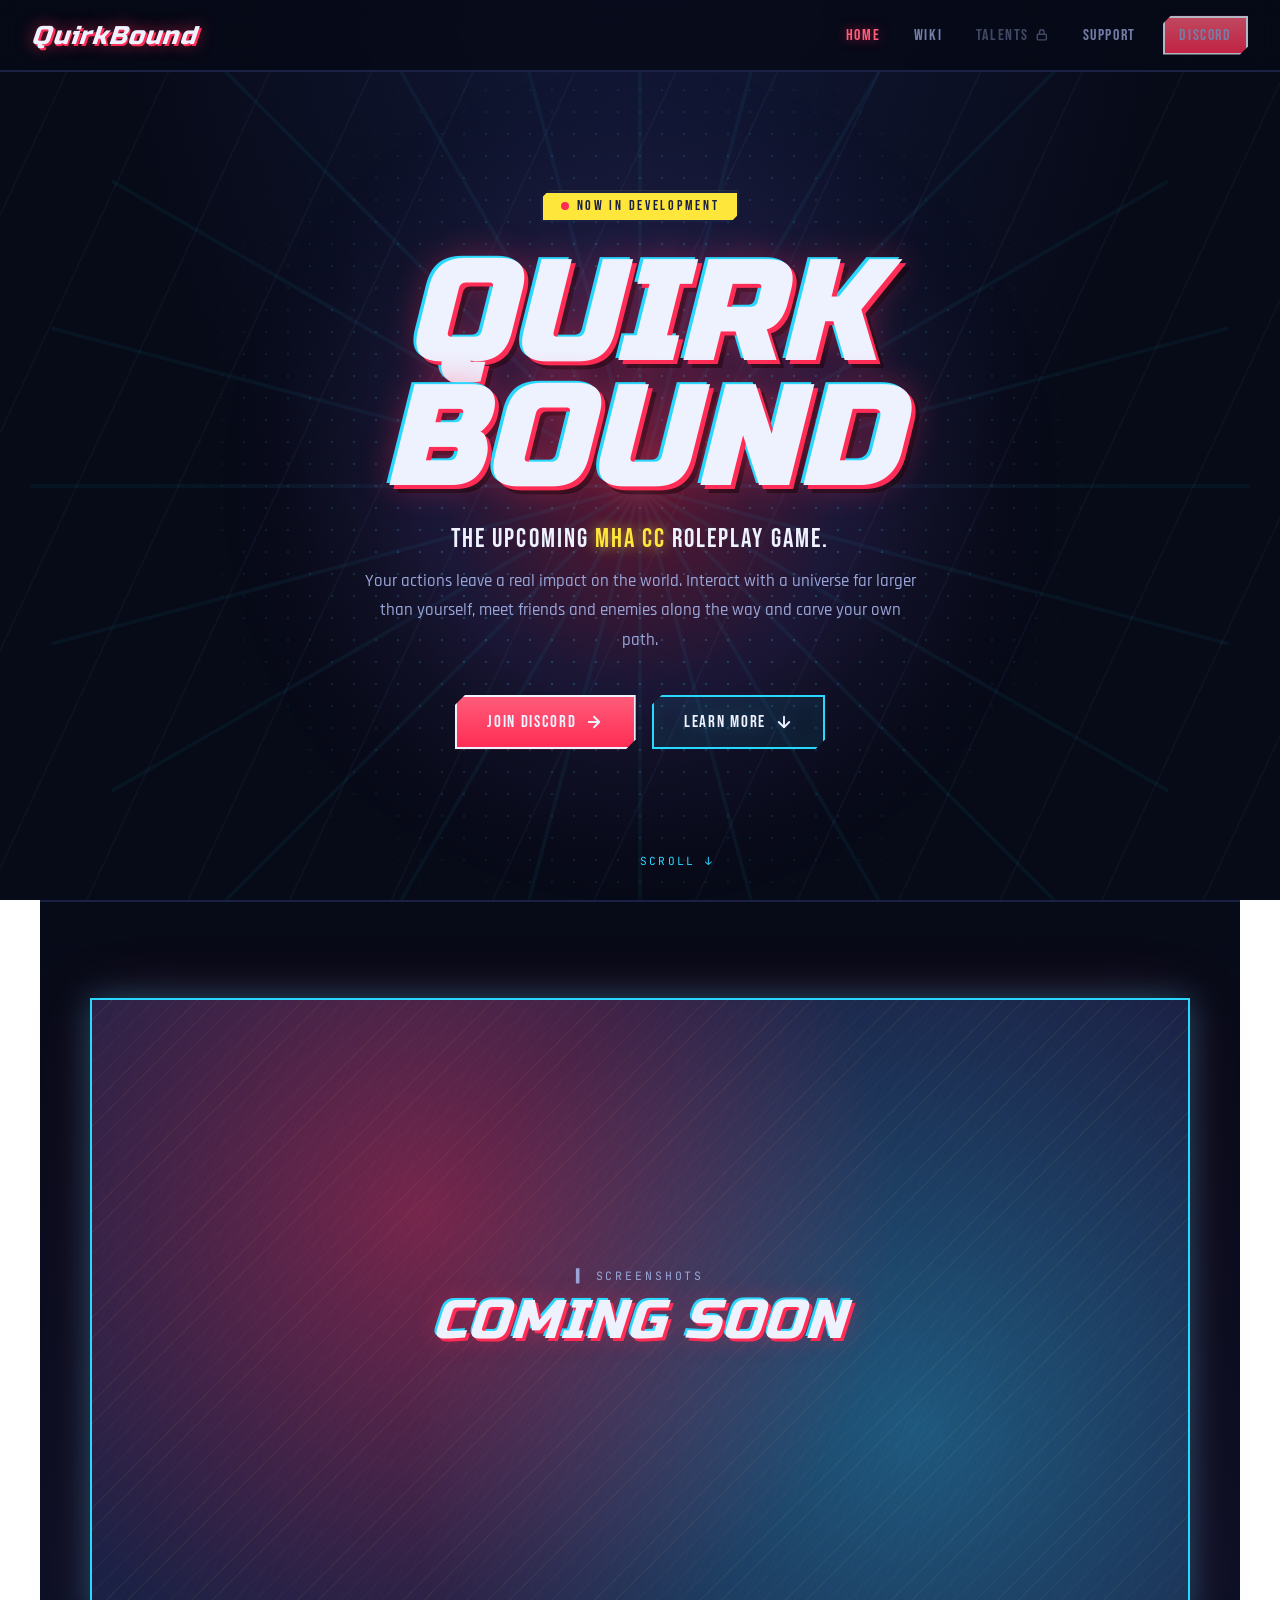
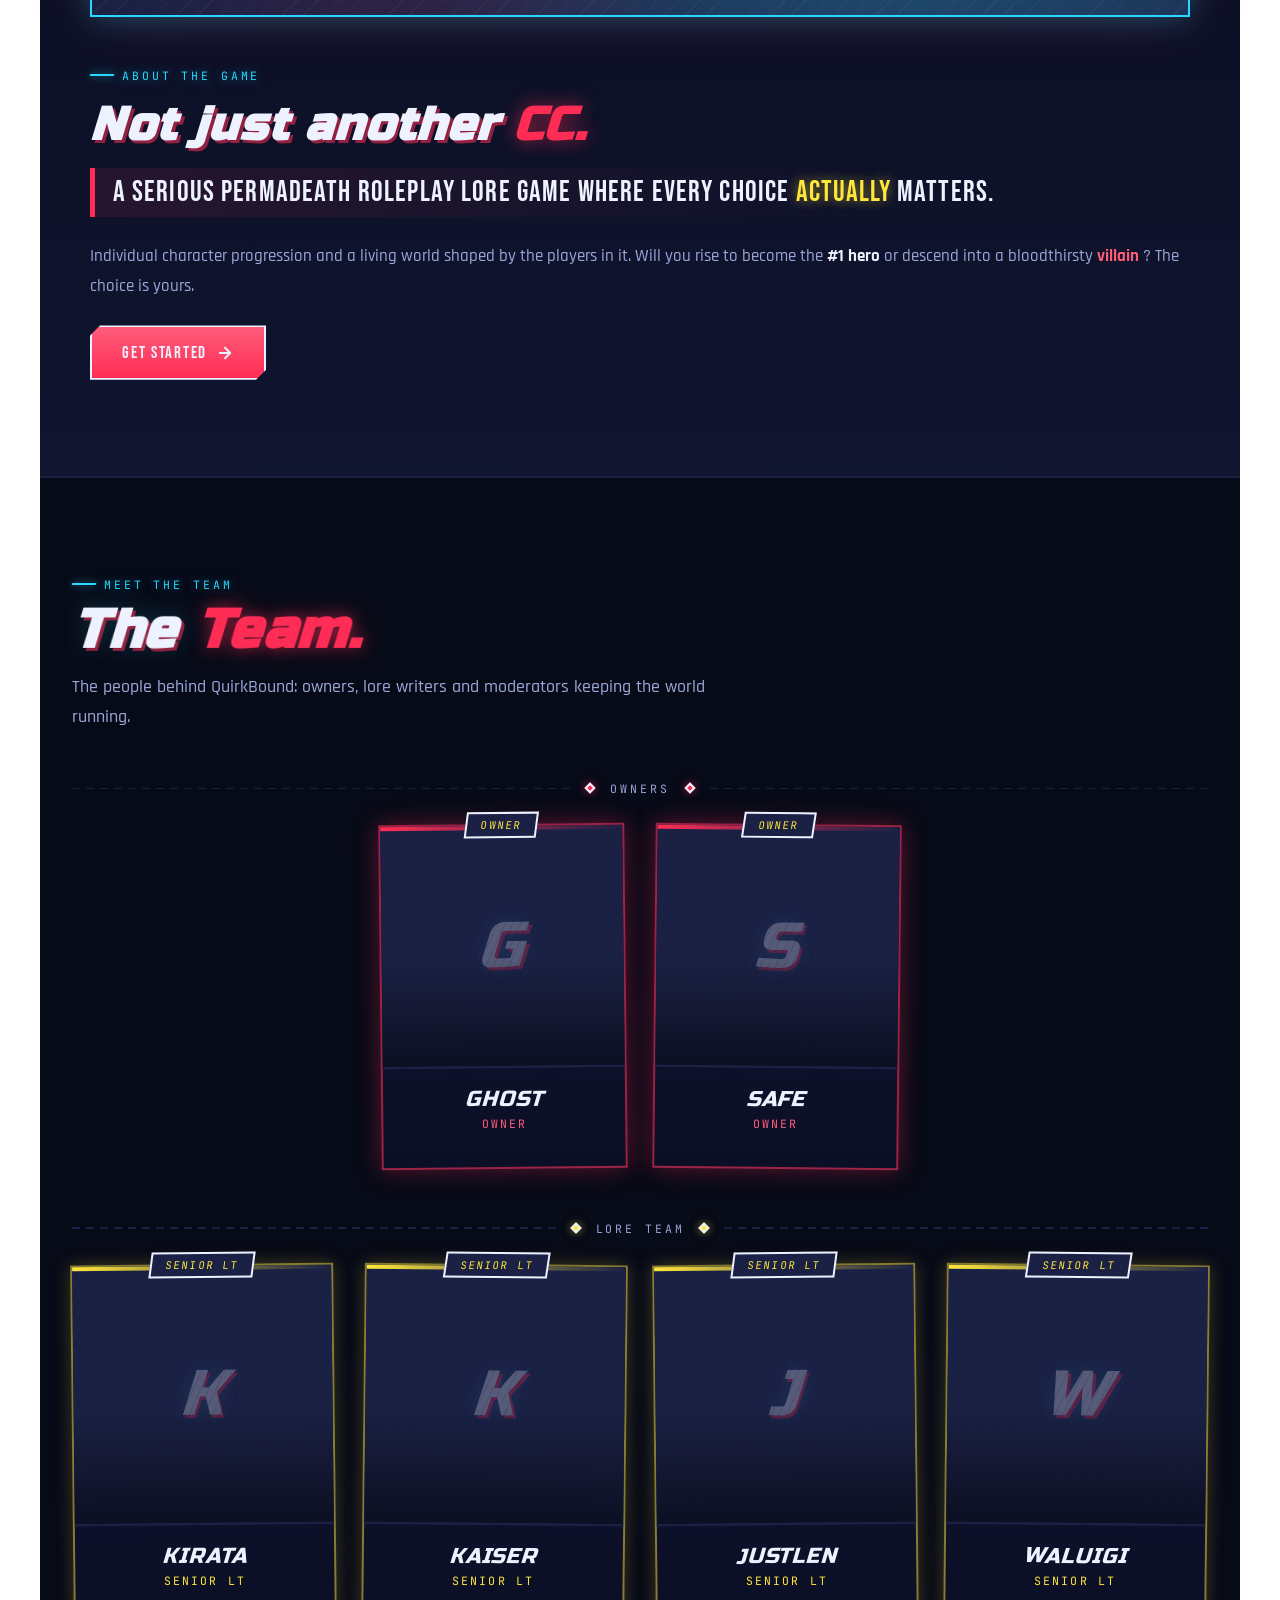
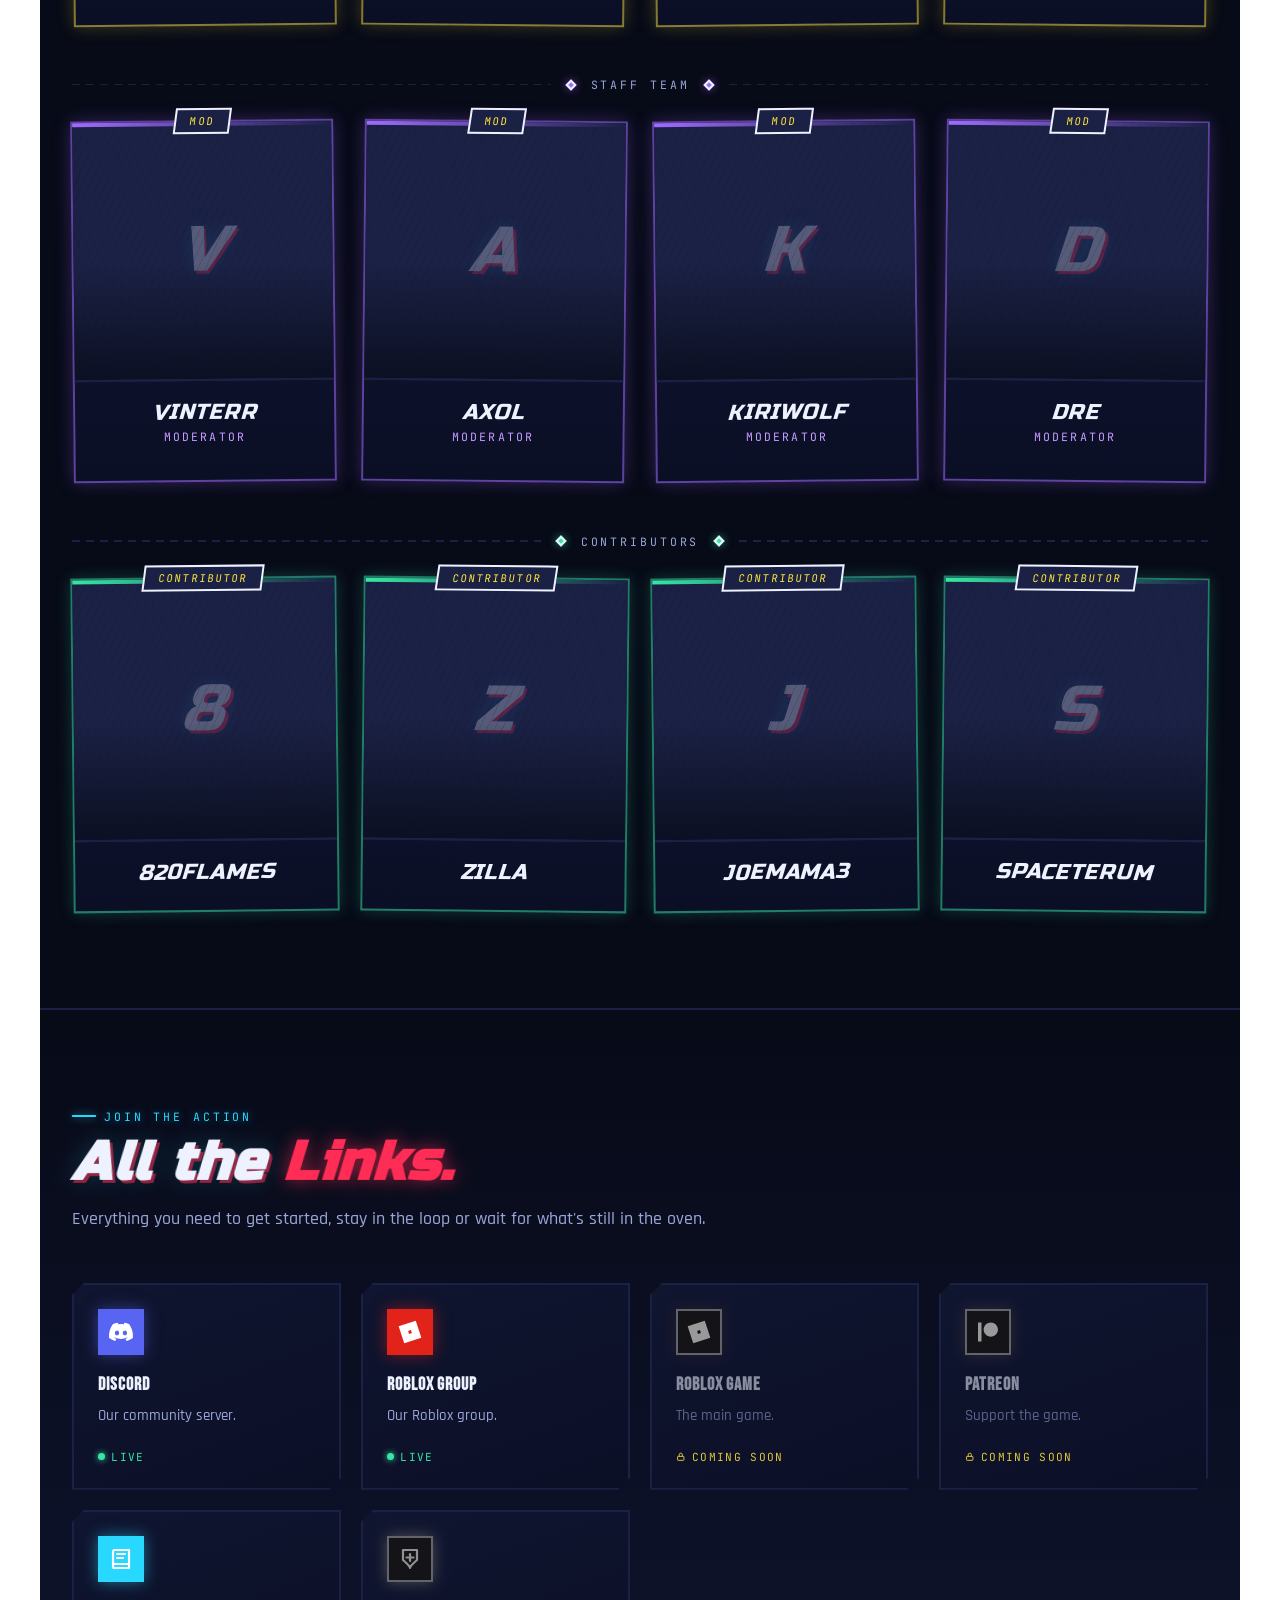
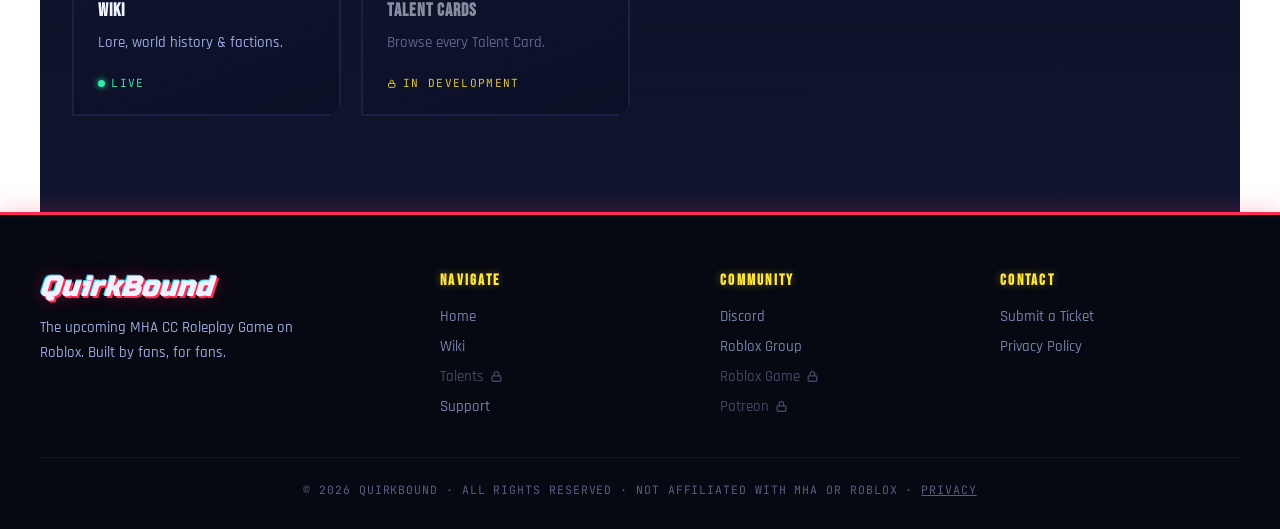
==== commit 315ced43: "Replace placeholder with real quirkbound.com page, retheme only Content is now the actual QuirkBound" ====
--- a/site/index.html
+++ b/site/index.html
@@ -1,523 +1,1852 @@
-<!doctype html>
+<!DOCTYPE html>
 <html lang="en">
-<head>
-<meta charset="utf-8">
-<meta name="viewport" content="width=device-width, initial-scale=1">
-<meta name="description" content="Quirkbound — an absurd, colorful and lighthearted turn-based fantasy JRPG by Blue Lemonade Games. Fight bizarre enemies, collect stickers, cook falafel, save the world.">
-<title>Quirkbound</title>
-<link rel="preconnect" href="https://fonts.googleapis.com">
-<link rel="preconnect" href="https://fonts.gstatic.com" crossorigin>
-<link rel="stylesheet" href="https://fonts.googleapis.com/css2?family=Russo+One&family=Rajdhani:wght@500;600;700&display=swap">
-<style>
-  :root{
-    /* anime-arena palette (token names kept from v1 so inline refs resolve) */
-    --blue:#29c6ff;            /* electric blue */
-    --blue-deep:#4fd2ff;
-    --ink:#f2f5ff;             /* now the light text color */
-    --lemon:#ffc93c;           /* energy gold */
-    --lemon-soft:#1c2140;      /* panel tint used by callout stickers */
-    --pink:#ff2e4d;            /* crimson strike */
-    --mint:#37e0a0;
-    --cream:#0b0e1a;           /* arena ground */
-    --paper:#151a2e;           /* panel */
-    --basement:#12081f;
-    --basement-2:#232748;
-    --edge:#2a3157;
-    --display:'Russo One', 'Rajdhani', 'Arial Black', sans-serif;
-    --body:'Rajdhani', 'Segoe UI', 'Trebuchet MS', sans-serif;
-    --line:2px solid var(--edge);
-    --cut:polygon(14px 0, 100% 0, 100% calc(100% - 14px), calc(100% - 14px) 100%, 0 100%, 0 14px);
-    --glow-red:0 0 18px rgba(255,46,77,.45);
-    --glow-blue:0 0 18px rgba(41,198,255,.4);
-  }
-  *{box-sizing:border-box;margin:0;padding:0}
-  html{scroll-behavior:smooth}
-  body{
-    font-family:var(--body);
-    font-size:1.1rem;
-    font-weight:500;
-    line-height:1.6;
-    color:var(--ink);
-    background:
-      repeating-linear-gradient(115deg, transparent 0 90px, rgba(255,255,255,.018) 90px 92px),
-      radial-gradient(ellipse at 50% -10%, #1a2142 0%, var(--cream) 55%);
-    background-attachment:fixed;
-    overflow-x:hidden;
-  }
-  ::selection{background:var(--pink);color:#fff}
-  a{color:inherit}
-  img,svg{max-width:100%;display:block}
-  :focus-visible{outline:3px solid var(--blue);outline-offset:3px}
-
-  h1,h2,h3{font-family:var(--display);font-weight:400;line-height:1.08;text-wrap:balance;letter-spacing:.02em}
-  h2,h3{text-transform:uppercase;font-style:italic}
-  .eyebrow{
-    display:inline-block;font-weight:700;text-transform:uppercase;
-    letter-spacing:.22em;font-size:.78rem;padding:.3rem 1rem;
-    color:var(--blue);background:rgba(41,198,255,.08);
-    border:1px solid var(--blue);clip-path:var(--cut);
-    margin-bottom:1.1rem;
-  }
-  .wrap{max-width:1080px;margin-inline:auto;padding-inline:24px}
-  section{position:relative}
-
-  /* scroll reveal (no-JS safe: .js gate) */
-  .js .reveal{opacity:0;transform:translateY(26px);transition:opacity .6s ease, transform .6s ease}
-  .js .reveal.in{opacity:1;transform:none}
-
-  /* ── buttons ─────────────────────────── */
-  .btn{
-    display:inline-flex;align-items:center;gap:.55rem;
-    font-family:var(--display);font-size:1rem;font-style:italic;
-    letter-spacing:.04em;text-decoration:none;color:#0b0e1a;
-    background:linear-gradient(180deg, #ffd75e, var(--lemon));
-    border:none;clip-path:var(--cut);
-    padding:1rem 1.8rem;
-    box-shadow:0 0 0 rgba(0,0,0,0);
-    transition:transform .12s ease, filter .12s ease;
-    cursor:pointer;
-  }
-  .btn:hover{transform:translateY(-2px) skewX(-2deg);filter:brightness(1.08) drop-shadow(0 0 14px rgba(255,201,60,.5))}
-  .btn:active{transform:translateY(1px)}
-  .btn--pink{background:linear-gradient(180deg, #ff5470, var(--pink));color:#fff}
-  .btn--pink:hover{filter:brightness(1.08) drop-shadow(0 0 14px rgba(255,46,77,.55))}
-  .btn--ghost{background:var(--paper);color:var(--ink);box-shadow:inset 0 0 0 2px var(--blue)}
-  .btn--ghost:hover{filter:drop-shadow(0 0 12px rgba(41,198,255,.45))}
-
-  /* ── panel chrome (formerly stickers) ── */
-  .sticker{
-    background:linear-gradient(160deg, var(--lemon-soft), var(--paper));
-    border:var(--line);clip-path:var(--cut);
-    padding:1.6rem 1.8rem;position:relative;
-  }
-  .sticker::before{
-    content:"";position:absolute;top:0;left:0;width:100%;height:3px;
-    background:linear-gradient(90deg, var(--pink), var(--blue) 60%, transparent);
-  }
-
-  /* ── hidden sticker hunt ─────────────── */
-  .find{
-    display:inline-grid;place-items:center;
-    width:52px;height:52px;border-radius:50%;
-    background:var(--paper);border:2px dashed var(--blue);
-    font-size:1.4rem;cursor:pointer;user-select:none;color:var(--ink);
-    transition:transform .15s ease, background .15s ease, box-shadow .15s ease;
-    vertical-align:middle;
-  }
-  .find:hover{transform:scale(1.12) rotate(8deg);box-shadow:var(--glow-blue)}
-  .find.found{background:#0f3d2c;border:2px solid var(--mint);box-shadow:0 0 14px rgba(55,224,160,.5);transform:rotate(-8deg)}
-  #albumChip{
-    position:fixed;right:18px;bottom:18px;z-index:60;
-    background:#0b0e1a;color:var(--lemon);
-    font-weight:700;font-size:.9rem;letter-spacing:.08em;text-transform:uppercase;
-    border:1px solid var(--lemon);clip-path:var(--cut);
-    padding:.6rem 1.2rem;box-shadow:0 0 20px rgba(255,201,60,.25);
-  }
-  #albumToast{
-    position:fixed;left:50%;bottom:84px;transform:translateX(-50%) translateY(20px);
-    z-index:61;opacity:0;pointer-events:none;
-    background:linear-gradient(180deg, #ff5470, var(--pink));color:#fff;
-    font-family:var(--display);font-style:italic;letter-spacing:.03em;
-    clip-path:var(--cut);padding:.9rem 1.6rem;
-    box-shadow:var(--glow-red);transition:opacity .3s ease, transform .3s ease;
-  }
-  #albumToast.show{opacity:1;transform:translateX(-50%) translateY(0)}
-
-  /* ── hero ────────────────────────────── */
-  .hero{
-    background:
-      repeating-linear-gradient(105deg, transparent 0 46px, rgba(41,198,255,.05) 46px 48px),
-      radial-gradient(ellipse at 50% 120%, rgba(255,46,77,.28) 0%, transparent 55%),
-      radial-gradient(ellipse at 50% -30%, #232f63 0%, #0d1226 70%);
-    color:var(--ink);
-    padding:6rem 0 7rem;
-    text-align:center;
-  }
-  .hero .eyebrow{color:var(--lemon);border-color:var(--lemon);background:rgba(255,201,60,.08)}
-  .hero h1{
-    font-size:clamp(3.2rem, 10vw, 7rem);
-    font-style:italic;letter-spacing:.03em;
-    background:linear-gradient(180deg, #fff 18%, var(--blue) 48%, #7ddcff 52%, var(--pink) 100%);
-    -webkit-background-clip:text;background-clip:text;color:transparent;
-    filter:drop-shadow(0 4px 0 rgba(255,46,77,.55)) drop-shadow(0 0 26px rgba(41,198,255,.35));
-    margin:.4rem 0 1.2rem;
-  }
-  .hero p.tag{
-    font-size:clamp(1.15rem, 2.6vw, 1.5rem);font-weight:700;letter-spacing:.04em;
-    max-width:34ch;margin:0 auto 2.4rem;text-wrap:balance;color:#c9d4ff;
-  }
-  .hero .cta{display:flex;gap:1rem;justify-content:center;flex-wrap:wrap}
-  .hero .meta{
-    margin-top:1.8rem;font-weight:600;font-size:.98rem;letter-spacing:.03em;color:#aab6e8;
-    display:flex;gap:1.4rem;justify-content:center;flex-wrap:wrap;
-  }
-  .float{position:absolute;font-size:2.5rem;filter:drop-shadow(0 0 12px rgba(41,198,255,.55));animation:hover 4s ease-in-out infinite}
-  .float--1{top:14%;left:8%;transform:rotate(-14deg)}
-  .float--2{top:24%;right:10%;transform:rotate(12deg);animation-delay:1s}
-  .float--3{bottom:20%;left:14%;transform:rotate(8deg);animation-delay:2s}
-  .float--4{bottom:26%;right:16%;transform:rotate(-10deg);animation-delay:3s}
-  @keyframes hover{0%,100%{translate:0 0}50%{translate:0 -12px}}
-  @media (max-width:720px){.float{display:none}}
-
-  /* angular divider */
-  .wave{display:block;width:100%;height:56px;margin-top:-1px}
-
-  /* ── verb marquee ────────────────────── */
-  .marquee{
-    background:linear-gradient(90deg, var(--pink), #c4173a);
-    color:#fff;overflow:hidden;white-space:nowrap;
-    border-top:1px solid #ff8299;border-bottom:1px solid #90112b;
-    padding:.7rem 0;transform:skewY(-.6deg);margin-block:-8px 8px;
-  }
-  .marquee__track{
-    display:inline-block;
-    font-family:var(--display);font-style:italic;font-size:1.4rem;letter-spacing:.12em;
-    animation:scroll 20s linear infinite;
-  }
-  .marquee__track span{margin-inline:1.2rem}
-  .marquee__track .star{color:var(--lemon)}
-  @keyframes scroll{from{transform:translateX(0)}to{transform:translateX(-50%)}}
-
-  /* ── story ───────────────────────────── */
-  .story{padding:5.5rem 0 4.5rem;text-align:center}
-  .story h2{font-size:clamp(1.9rem,5vw,3rem);margin-bottom:1.4rem;text-shadow:0 0 24px rgba(41,198,255,.25)}
-  .story .lede{max-width:62ch;margin:0 auto;font-size:1.18rem;color:#c9d4ff}
-  .story .lede + .lede{margin-top:1rem}
-  .story b{color:var(--blue-deep);font-weight:700}
-  .staff{margin:2.8rem auto 0;max-width:580px}
-  .staff p{font-weight:600}
-
-  /* ── trio ────────────────────────────── */
-  .trio{background:rgba(21,26,46,.6);border-top:1px solid var(--edge);border-bottom:1px solid var(--edge);padding:5.5rem 0}
-  .trio h2{font-size:clamp(1.9rem,5vw,2.8rem);text-align:center;margin-bottom:.6rem}
-  .trio .sub{text-align:center;max-width:52ch;margin:0 auto 3rem;color:#aab6e8}
-  .cards{display:grid;grid-template-columns:repeat(auto-fit,minmax(240px,1fr));gap:2rem}
-  .card{
-    border:var(--line);clip-path:var(--cut);
-    padding:2rem 1.5rem;text-align:center;background:var(--paper);
-    position:relative;transition:transform .15s ease, box-shadow .15s ease;
-  }
-  .card::before{content:"";position:absolute;inset:0 0 auto 0;height:4px}
-  .card:hover{transform:translateY(-6px)}
-  .card:nth-child(1){background:linear-gradient(170deg, #14213d, var(--paper))}
-  .card:nth-child(1)::before{background:var(--blue)}
-  .card:nth-child(1):hover{box-shadow:var(--glow-blue)}
-  .card:nth-child(2){background:linear-gradient(170deg, #2b1226, var(--paper))}
-  .card:nth-child(2)::before{background:var(--pink)}
-  .card:nth-child(2):hover{box-shadow:var(--glow-red)}
-  .card:nth-child(3){background:linear-gradient(170deg, #0f2b22, var(--paper))}
-  .card:nth-child(3)::before{background:var(--mint)}
-  .card:nth-child(3):hover{box-shadow:0 0 18px rgba(55,224,160,.4)}
-  .card .badge{
-    width:96px;height:96px;margin:0 auto 1.2rem;border-radius:50%;
-    display:grid;place-items:center;font-size:2.5rem;
-    border:2px solid var(--edge);
-  }
-  .card:nth-child(1) .badge{background:radial-gradient(circle at 35% 30%, #3f7ec2, #123); box-shadow:var(--glow-blue)}
-  .card:nth-child(2) .badge{background:radial-gradient(circle at 35% 30%, #d64868, #310a14); box-shadow:var(--glow-red)}
-  .card:nth-child(3) .badge{background:radial-gradient(circle at 35% 30%, #2fa87c, #06231a); box-shadow:0 0 18px rgba(55,224,160,.45)}
-  .card h3{font-size:1.6rem;margin-bottom:.5rem}
-  .card p{color:#c9d4ff;font-size:1rem}
-  .card .role{
-    display:inline-block;font-size:.74rem;font-weight:700;text-transform:uppercase;
-    letter-spacing:.2em;color:#0b0e1a;background:var(--lemon);
-    clip-path:var(--cut);padding:.2rem .8rem;margin-bottom:.9rem;
-  }
-
-  /* ── battle ──────────────────────────── */
-  .battle{padding:5.5rem 0}
-  .battle h2{font-size:clamp(1.9rem,5vw,2.8rem);margin-bottom:.6rem}
-  .battle .sub{max-width:58ch;margin-bottom:2.6rem;color:#aab6e8}
-  .feats{display:grid;grid-template-columns:repeat(auto-fit,minmax(250px,1fr));gap:1.6rem}
-  .feat{
-    background:var(--paper);border:var(--line);clip-path:var(--cut);
-    padding:1.5rem 1.5rem 1.6rem;position:relative;
-    transition:transform .15s ease, box-shadow .15s ease;
-  }
-  .feat::before{content:"";position:absolute;inset:0 auto 0 0;width:3px;background:linear-gradient(180deg, var(--blue), transparent)}
-  .feat:hover{transform:translateY(-4px);box-shadow:var(--glow-blue)}
-  .feat .ico{font-size:1.9rem;margin-bottom:.6rem;filter:drop-shadow(0 0 8px rgba(41,198,255,.5))}
-  .feat h3{font-size:1.15rem;margin-bottom:.4rem}
-  .feat p{font-size:1rem;color:#c9d4ff}
-  .parry{margin-top:2.4rem}
-  .parry p{font-weight:600;max-width:60ch}
-
-  /* ── worlds ──────────────────────────── */
-  .worlds{padding:0 0 5.5rem}
-  .worlds h2{font-size:clamp(1.9rem,5vw,2.8rem);text-align:center;margin-bottom:2.6rem}
-  .world-grid{display:grid;grid-template-columns:repeat(auto-fit,minmax(300px,1fr));gap:2rem}
-  .world{
-    border:var(--line);clip-path:var(--cut);
-    padding:2.4rem 2rem;min-height:240px;position:relative;overflow:hidden;
-  }
-  .world h3{font-size:1.7rem;margin-bottom:.7rem}
-  .world--basement{
-    background:
-      repeating-linear-gradient(115deg, transparent 0 60px, rgba(255,46,77,.05) 60px 62px),
-      radial-gradient(circle at 80% 15%, rgba(255,46,77,.25) 0%, transparent 45%),
-      var(--basement);
-    color:var(--ink);
-  }
-  .world--basement h3{color:#ff8299;text-shadow:0 0 16px rgba(255,46,77,.5)}
-  .world--basement .deco{position:absolute;right:-10px;bottom:-14px;font-size:5.4rem;opacity:.45;transform:rotate(-8deg);filter:drop-shadow(0 0 12px rgba(255,46,77,.5))}
-  .world--garden{
-    background:
-      repeating-linear-gradient(115deg, transparent 0 60px, rgba(55,224,160,.06) 60px 62px),
-      radial-gradient(circle at 15% 85%, rgba(55,224,160,.3) 0%, transparent 50%),
-      #0d2419;
-  }
-  .world--garden h3{color:#7cf0c4;text-shadow:0 0 16px rgba(55,224,160,.5)}
-  .world--garden .deco{position:absolute;right:-6px;bottom:-12px;font-size:5.4rem;opacity:.5;transform:rotate(10deg);filter:drop-shadow(0 0 12px rgba(55,224,160,.5))}
-  .world p{max-width:46ch;color:#c9d4ff}
-
-  /* ── falafel strip ───────────────────── */
-  .falafel{
-    background:
-      repeating-linear-gradient(105deg, transparent 0 46px, rgba(0,0,0,.08) 46px 48px),
-      linear-gradient(90deg, #e0a72c, var(--lemon), #e0a72c);
-    color:#191203;
-    border-top:1px solid #ffe08a;border-bottom:1px solid #8a6410;
-    padding:3.2rem 0;text-align:center;
-  }
-  .falafel h2{font-size:clamp(1.6rem,4vw,2.2rem);margin-bottom:.7rem}
-  .falafel p{max-width:56ch;margin:0 auto;font-weight:600}
-  .falafel .find{background:#191203;border-color:#191203;color:#fff}
-  .falafel .row{font-size:2.2rem;margin-top:1.2rem;letter-spacing:.4rem}
-
-  /* ── cta / footer ────────────────────── */
-  .outro{
-    background:
-      repeating-linear-gradient(105deg, transparent 0 46px, rgba(255,255,255,.03) 46px 48px),
-      radial-gradient(ellipse at 50% 130%, rgba(255,46,77,.4) 0%, transparent 60%),
-      #10152b;
-    color:var(--ink);text-align:center;
-    padding:5.5rem 0 4.5rem;border-top:1px solid var(--edge);
-  }
-  .outro h2{
-    font-size:clamp(2.2rem,6vw,3.8rem);
-    background:linear-gradient(180deg, #fff 30%, var(--lemon));
-    -webkit-background-clip:text;background-clip:text;color:transparent;
-    filter:drop-shadow(0 3px 0 rgba(255,46,77,.5)) drop-shadow(0 0 22px rgba(255,201,60,.3));
-    margin-bottom:1.6rem;
-  }
-  .outro .cta{display:flex;gap:1rem;justify-content:center;flex-wrap:wrap;margin-bottom:2rem}
-  .outro .fine{font-weight:600;color:#aab6e8;letter-spacing:.03em}
-  footer{
-    background:#070910;color:#aab6e8;
-    padding:2.4rem 0;text-align:center;font-size:.98rem;
-    border-top:1px solid var(--edge);
-  }
-  footer a{color:var(--blue);font-weight:700;text-decoration:none;letter-spacing:.04em}
-  footer a:hover{color:var(--lemon);text-shadow:0 0 10px rgba(255,201,60,.6)}
-  footer .links{display:flex;gap:1.6rem;justify-content:center;flex-wrap:wrap;margin-bottom:1rem}
-
-  @media (prefers-reduced-motion: reduce){
-    html{scroll-behavior:auto}
-    .marquee__track,.float{animation:none}
-    .btn,.card,.feat,.find{transition:none}
-    .js .reveal{opacity:1;transform:none;transition:none}
-  }
-</style>
-</head>
-<body>
-
-<div id="albumChip" role="status" aria-live="polite">⭐ Stickers: <span id="albumCount">0</span>/5</div>
-<div id="albumToast">🎉 Album complete! You're officially Quirkbound.</div>
-
-<header class="hero">
-  <span class="float float--1" aria-hidden="true">⭐</span>
-  <span class="float float--2" aria-hidden="true">🧆</span>
-  <span class="float float--3" aria-hidden="true">⚔️</span>
-  <span class="float float--4" aria-hidden="true">🍋</span>
-  <div class="wrap">
-    <span class="eyebrow">A Blue Lemonade Games joint</span>
-    <h1>QUIRKBOUND</h1>
-    <p class="tag">An absurd, colorful &amp; lighthearted turn-based fantasy JRPG.</p>
-    <div class="cta">
-      <a class="btn" href="https://store.steampowered.com/app/2711300/Quirkbound/" target="_blank" rel="noopener noreferrer">🎮 Get it on Steam — $7.99</a>
-      <a class="btn btn--pink" href="https://store.steampowered.com/app/2711300/Quirkbound/" target="_blank" rel="noopener noreferrer">▶ Watch the trailer</a>
-    </div>
-    <div class="meta">
-      <span>🖥️ Out now on PC</span>
-      <span>📱 Coming to mobile — <a href="https://www.taptap.io/app/33672976" target="_blank" rel="noopener noreferrer" style="color:var(--lemon)">pre-register</a></span>
-      <span>🗓️ Released Nov 8, 2024</span>
-    </div>
-  </div>
-</header>
-<svg class="wave" viewBox="0 0 1200 56" preserveAspectRatio="none" aria-hidden="true"><path d="M0,0 L500,44 L720,20 L1200,52 L1200,0 Z" fill="#0d1226"></path></svg>
-
-<div class="marquee" aria-hidden="true">
-  <div class="marquee__track">
-    <span>SLASH</span><span class="star">✦</span><span>CAST</span><span class="star">✦</span><span>SHIELD</span><span class="star">✦</span><span>INSPECT</span><span class="star">✦</span><span>STICK</span><span class="star">✦</span>
-    <span>SLASH</span><span class="star">✦</span><span>CAST</span><span class="star">✦</span><span>SHIELD</span><span class="star">✦</span><span>INSPECT</span><span class="star">✦</span><span>STICK</span><span class="star">✦</span>
-  </div>
-</div>
-
-<section class="story reveal">
-  <div class="wrap">
-    <span class="eyebrow">The quest</span>
-    <h2>Save the world. Collect stickers.<br>Cook falafel.</h2>
-    <p class="lede">The heinous <b>Varakh</b> has his claws on the <b>Staff of Ultimate Power</b>, and the end of the world is penciled into everyone's calendar. Someone has to fix this — and that someone is three kids with a sword, a spellbook, and a very good recipe.</p>
-    <p class="lede">Journey across a land that never takes itself seriously, befriend the bizarre, and stick it to evil. Literally. With stickers.</p>
-    <div class="sticker staff">
-      <p>🏆 Legend says whoever wields the Staff of Ultimate Power gains ultimate power. The name is not subtle. Neither is Varakh. <button class="find" data-sticker="star" aria-label="Collect the star sticker">⭐</button></p>
-    </div>
-  </div>
-</section>
-
-<section class="trio reveal">
-  <div class="wrap">
-    <span class="eyebrow" style="display:table;margin-inline:auto">Your party</span>
-    <h2>Three kids vs. the apocalypse</h2>
-    <p class="sub">Unfair fight — for the apocalypse.</p>
-    <div class="cards">
-      <article class="card">
-        <div class="badge" aria-hidden="true">⚔️</div>
-        <span class="role">Slash</span>
-        <h3>Isaac</h3>
-        <p>Leads with his heart, follows with his sword. Convinced every problem is either slashable or snackable.</p>
-      </article>
-      <article class="card">
-        <div class="badge" aria-hidden="true">✨</div>
-        <span class="role">Cast</span>
-        <h3>Clara</h3>
-        <p>Reads the tomes so the boys don't have to. Her spells sparkle, her patience does not.</p>
-      </article>
-      <article class="card">
-        <div class="badge" aria-hidden="true">🛡️</div>
-        <span class="role">Shield</span>
-        <h3>Naoto</h3>
-        <p>The wall between the party and everything with teeth. Also the best cook — the falafel is his.</p>
-      </article>
-    </div>
-  </div>
-</section>
-
-<section class="battle reveal">
-  <div class="wrap">
-    <span class="eyebrow">Combat</span>
-    <h2>Turn-based brains, real-time reflexes</h2>
-    <p class="sub">Plan your turn like a chess master, then survive the enemy's like an action hero. <button class="find" data-sticker="sword" aria-label="Collect the sword sticker">⚔️</button></p>
-    <div class="feats">
-      <div class="feat">
-        <div class="ico" aria-hidden="true">🧠</div>
-        <h3>Strategic turns</h3>
-        <p>Slash, cast, shield, inspect, and stick your way through charming and deadly enemies.</p>
-      </div>
-      <div class="feat">
-        <div class="ico" aria-hidden="true">🕹️</div>
-        <h3>Battle minigames</h3>
-        <p>Block, dodge, and parry enemy attacks in real time. Every hit you avoid is one you earned.</p>
-      </div>
-      <div class="feat">
-        <div class="ico" aria-hidden="true">⭐</div>
-        <h3>Sticker power</h3>
-        <p>Collect stickers on your travels and slap them on for buffs, builds, and bragging rights.</p>
-      </div>
-      <div class="feat">
-        <div class="ico" aria-hidden="true">🧆</div>
-        <h3>Falafel cooking</h3>
-        <p>The party marches on its stomach. Cook falafel to keep your heroes fed and fighting.</p>
-      </div>
-    </div>
-    <div class="sticker parry">
-      <p>💡 Pro tip: a perfect parry feels better than any level-up. Practice on the enemies that look huggable. They are not huggable.</p>
-    </div>
-  </div>
-</section>
-
-<section class="worlds reveal">
-  <div class="wrap">
-    <h2>Two worlds, zero chill</h2>
-    <div class="world-grid">
-      <article class="world world--basement">
-        <span class="deco" aria-hidden="true">📦</span>
-        <h3>The Basement Dimension</h3>
-        <p>Otherworldly, ominous, and absolutely full of boxes. What's in the boxes? Wrong question. What's in the dark behind the boxes? <button class="find" data-sticker="box" aria-label="Collect the box sticker">📦</button></p>
-      </article>
-      <article class="world world--garden">
-        <span class="deco" aria-hidden="true">🌿</span>
-        <h3>The Garden Forest</h3>
-        <p>Luscious, overgrown, and greener than it has any right to be. Every path winds, every flower is watching. <button class="find" data-sticker="leaf" aria-label="Collect the leaf sticker">🌿</button></p>
-      </article>
-    </div>
-  </div>
-</section>
-
-<section class="falafel reveal">
-  <div class="wrap">
-    <h2>Yes, the falafel is a mechanic</h2>
-    <p>Chickpeas → destiny. Feed your party well and they'll fight better; feed them badly and, well, you'll hear about it. <button class="find" data-sticker="falafel" aria-label="Collect the falafel sticker">🧆</button></p>
-    <div class="row" aria-hidden="true">🧆 🥬 🍋 🫓 🧆</div>
-  </div>
-</section>
-
-<section class="outro reveal">
-  <div class="wrap">
-    <h2>The world won't save itself</h2>
-    <div class="cta">
-      <a class="btn" href="https://store.steampowered.com/app/2711300/Quirkbound/" target="_blank" rel="noopener noreferrer">🎮 Play Quirkbound — $7.99</a>
-      <a class="btn btn--ghost" href="https://www.taptap.io/app/33672976" target="_blank" rel="noopener noreferrer">📱 Pre-register for mobile</a>
-    </div>
-    <p class="fine">Out now on PC · Made with love (and lemonade) by Blue Lemonade Games</p>
-  </div>
-</section>
-
-<footer>
-  <div class="wrap">
-    <div class="links">
-      <a href="https://store.steampowered.com/app/2711300/Quirkbound/" target="_blank" rel="noopener noreferrer">Steam</a>
-      <a href="https://steamcommunity.com/app/2711300" target="_blank" rel="noopener noreferrer">Community</a>
-      <a href="https://x.com/thebluelemonade" target="_blank" rel="noopener noreferrer">@thebluelemonade</a>
-      <a href="https://www.igdb.com/games/quirkbound/presskit" target="_blank" rel="noopener noreferrer">Press kit</a>
-    </div>
-    <p>© 2026 Blue Lemonade Games. Quirkbound and all quirks herein are bound accordingly.</p>
-  </div>
-</footer>
-
-<script>
-(function(){
-  document.documentElement.classList.add('js');
-
-  /* sticker hunt — persists across visits */
-  var TOTAL = 5, KEY = 'quirkbound-album';
-  var found = {};
-  try{ found = JSON.parse(localStorage.getItem(KEY)) || {}; }catch(e){ found = {}; }
-  var chip = document.getElementById('albumCount');
-  var toast = document.getElementById('albumToast');
-  function save(){ try{ localStorage.setItem(KEY, JSON.stringify(found)); }catch(e){} }
-  function count(){ return Object.keys(found).length; }
-  function celebrate(){
-    toast.classList.add('show');
-    setTimeout(function(){ toast.classList.remove('show'); }, 4200);
-  }
-  document.querySelectorAll('.find').forEach(function(el){
-    var id = el.getAttribute('data-sticker');
-    if(found[id]) el.classList.add('found');
-    el.addEventListener('click', function(){
-      if(found[id]) return;
-      found[id] = true;
-      save();
-      el.classList.add('found');
-      chip.textContent = count();
-      if(count() === TOTAL) celebrate();
-    });
-  });
-  chip.textContent = count();
-
-  /* scroll reveal */
-  if('IntersectionObserver' in window){
-    var io = new IntersectionObserver(function(entries){
-      entries.forEach(function(e){
-        if(e.isIntersecting){ e.target.classList.add('in'); io.unobserve(e.target); }
-      });
-    }, {rootMargin:'0px 0px -10% 0px'});
-    document.querySelectorAll('.reveal').forEach(function(el){ io.observe(el); });
-  }else{
-    document.querySelectorAll('.reveal').forEach(function(el){ el.classList.add('in'); });
-  }
-})();
-</script>
-
-</body>
+    <head>
+        <meta charset="UTF-8"/>
+        <meta name="viewport" content="width=device-width, initial-scale=1.0"/>
+        <title>QuirkBound</title>
+        <link rel="icon" type="image/png" href="/favicon.png"/>
+        <link rel="apple-touch-icon" href="/favicon.png"/>
+        <meta name="description" content="QuirkBound - The upcoming MHA CC Roleplay Game on Roblox."/>
+        <meta property="og:title" content="QuirkBound"/>
+        <meta property="og:description" content="The upcoming MHA CC Roleplay Game on Roblox."/>
+        <meta property="og:type" content="website"/>
+        <meta property="og:url" content="https://quirkbound.com"/>
+        <meta property="og:image" content="https://quirkbound.com/og-home.png"/>
+        <link rel="preconnect" href="https://fonts.googleapis.com"/>
+        <link rel="preconnect" href="https://fonts.gstatic.com" crossorigin/>
+        <link href="https://fonts.googleapis.com/css2?family=Russo+One&family=Bebas+Neue&family=Rajdhani:wght@500;600;700&family=JetBrains+Mono:wght@400;600&display=swap" rel="stylesheet"/>
+        <style>
+            *,*::before,*::after {
+                box-sizing: border-box;
+                margin: 0;
+                padding: 0;
+            }
+
+            :root {
+                --void: #070a17;
+                --void-light: #101530;
+                --ink: #1b2145;
+                --bone: #eef2ff;
+                --bone-dim: #9aa6d8;
+                --red: #ff2d55;
+                --red-bright: #ff5c7a;
+                --yellow: #ffe63b;
+                --blue: #28d8ff;
+                --green: #35e8a4;
+                --purple: #a06bff;
+                --display: 'Russo One',sans-serif;
+                --hero: 'Bebas Neue',sans-serif;
+                --body: 'Rajdhani',sans-serif;
+                --mono: 'JetBrains Mono',monospace;
+            }
+
+            html {
+                scroll-behavior: smooth;
+            }
+
+            body {
+                font-family: var(--body);
+                background: radial-gradient(ellipse at 50% -20%,#141b3d 0%,var(--void) 60%);
+                background-attachment: fixed;
+                color: var(--bone);
+                overflow-x: hidden;
+                min-height: 100vh;
+                position: relative;
+            }
+
+            body::before {
+                content: '';
+                position: fixed;
+                inset: 0;
+                background-image: repeating-linear-gradient(115deg,transparent 0 90px,rgba(140,180,255,0.045) 90px 92px);
+                pointer-events: none;
+                z-index: 0;
+            }
+
+            .icon-lock {
+                width: 0.85em;
+                height: 0.85em;
+                display: inline-block;
+                vertical-align: -0.12em;
+            }
+
+            .nav {
+                position: sticky;
+                top: 0;
+                z-index: 50;
+                background: rgba(7,10,23,0.85);
+                backdrop-filter: blur(12px);
+                -webkit-backdrop-filter: blur(12px);
+                border-bottom: 2px solid var(--ink);
+                padding: 0 2rem;
+                height: 72px;
+                display: flex;
+                align-items: center;
+                justify-content: space-between;
+            }
+
+            .nav-logo {
+                font-family: var(--display);
+                font-size: 1.6rem;
+                letter-spacing: 0.05em;
+                color: var(--bone);
+                text-decoration: none;
+                font-style: italic;
+                text-shadow: 2px 2px 0 var(--red),0 0 16px rgba(255,45,85,0.65);
+                transform: skew(-5deg);
+                transition: transform 0.15s;
+            }
+
+            .nav-logo:hover {
+                transform: skew(-5deg) translate(-2px,-2px);
+            }
+
+            .nav-links {
+                display: flex;
+                list-style: none;
+                gap: 0.3rem;
+                align-items: center;
+            }
+
+            .nav-links a {
+                color: var(--bone-dim);
+                opacity: 0.75;
+                text-decoration: none;
+                font-family: var(--hero);
+                font-size: 1rem;
+                letter-spacing: 0.1em;
+                padding: 0.5rem 0.9rem;
+                transition: all 0.15s;
+                display: inline-flex;
+                align-items: center;
+                gap: 0.4rem;
+            }
+
+            .nav-links a:hover {
+                opacity: 1;
+                color: var(--blue);
+                text-shadow: 0 0 12px rgba(40,216,255,0.65);
+                transform: skew(-8deg);
+            }
+
+            .nav-links a.active {
+                opacity: 1;
+                color: var(--red-bright);
+                text-shadow: 0 0 12px rgba(255,45,85,0.55);
+            }
+
+            .nav-links .locked {
+                opacity: 0.4;
+                cursor: not-allowed;
+            }
+
+            .nav-links .locked:hover {
+                opacity: 0.4;
+                transform: none;
+                color: var(--bone-dim);
+                text-shadow: none;
+            }
+
+            .nav-cta {
+                background: linear-gradient(180deg,var(--red-bright),var(--red));
+                color: var(--bone);
+                border: 2.5px solid var(--bone);
+                padding: 0.5rem 1.1rem;
+                font-family: var(--hero);
+                font-size: 0.9rem;
+                letter-spacing: 0.1em;
+                text-decoration: none;
+                transition: all 0.12s;
+                clip-path: polygon(8px 0,100% 0,100% calc(100% - 8px),calc(100% - 8px) 100%,0 100%,0 8px);
+                filter: drop-shadow(0 0 8px rgba(255,45,85,0.5));
+                margin-left: 0.5rem;
+            }
+
+            /* must outrank .nav-links a (which forces flex plus a gap), otherwise
+       the invisible width-keeper sits beside the label instead of behind it */
+            .nav-links a.nav-cta {
+                display: inline-grid;
+                align-items: center;
+                gap: 0;
+                text-align: center;
+                white-space: nowrap;
+            }
+
+            .nav-cta>span {
+                grid-area: 1/1;
+            }
+
+            .nav-cta-ghost {
+                visibility: hidden;
+            }
+
+            .nav-cta:hover {
+                transform: translate(-2px,-2px);
+                filter: drop-shadow(0 0 13px rgba(255,45,85,0.8));
+            }
+
+            .nav-cta:active {
+                transform: translate(2px,2px);
+                filter: drop-shadow(0 0 5px rgba(255,45,85,0.4));
+            }
+
+            .hamburger {
+                display: none;
+                background: var(--yellow);
+                border: 2.5px solid var(--ink);
+                padding: 0.45rem 0.55rem;
+                cursor: pointer;
+                flex-direction: column;
+                gap: 4px;
+            }
+
+            .hamburger span {
+                display: block;
+                width: 20px;
+                height: 2.5px;
+                background: var(--ink);
+            }
+
+            @media (max-width: 860px) {
+                .nav-links {
+                    display:none;
+                }
+
+                .hamburger {
+                    display: flex;
+                }
+
+                .nav-cta-ghost {
+                    display: none;
+                }
+            }
+
+            .nav.nav-open .nav-links {
+                display: flex;
+                position: absolute;
+                top: 72px;
+                left: 0;
+                right: 0;
+                flex-direction: column;
+                align-items: stretch;
+                gap: 0.15rem;
+                background: var(--void-light);
+                border-bottom: 2.5px solid var(--ink);
+                padding: 0.8rem 1.5rem 1.2rem;
+                box-shadow: 0 14px 30px rgba(0,0,0,0.45);
+            }
+
+            .nav.nav-open .nav-links a {
+                display: flex;
+                justify-content: space-between;
+                align-items: center;
+                padding: 0.75rem 0.4rem;
+            }
+
+            .nav.nav-open .nav-links .nav-cta {
+                margin-top: 0.55rem;
+                justify-content: center;
+            }
+
+            .hamburger span {
+                transition: transform 0.18s,opacity 0.18s;
+            }
+
+            .hamburger.open span:nth-child(1) {
+                transform: translateY(6.5px) rotate(45deg);
+            }
+
+            .hamburger.open span:nth-child(2) {
+                opacity: 0;
+            }
+
+            .hamburger.open span:nth-child(3) {
+                transform: translateY(-6.5px) rotate(-45deg);
+            }
+
+            .hero {
+                position: relative;
+                min-height: calc(100vh - 72px);
+                padding: 6rem 2rem 8rem;
+                display: flex;
+                flex-direction: column;
+                align-items: center;
+                justify-content: center;
+                text-align: center;
+                overflow: hidden;
+                z-index: 2;
+            }
+
+            .hero::before {
+                content: '';
+                position: absolute;
+                width: 1100px;
+                height: 1100px;
+                top: 50%;
+                left: 50%;
+                transform: translate(-50%,-50%);
+                pointer-events: none;
+                z-index: -1;
+                background: radial-gradient(circle at center,rgba(255,45,85,0.34) 0%,rgba(160,107,255,0.12) 26%,transparent 55%),radial-gradient(circle,rgba(40,216,255,0.22) 1.2px,transparent 1.6px) center/22px 22px;
+                -webkit-mask: radial-gradient(circle,#000 0%,#000 28%,transparent 65%);
+                mask: radial-gradient(circle,#000 0%,#000 28%,transparent 65%);
+                animation: pulse 6s ease-in-out infinite;
+            }
+
+            @keyframes pulse {
+                0%,100% {
+                    opacity: 0.85;
+                    transform: translate(-50%,-50%) scale(1);
+                }
+
+                50% {
+                    opacity: 1;
+                    transform: translate(-50%,-50%) scale(1.06);
+                }
+            }
+
+            .hero-rays {
+                position: absolute;
+                inset: 0;
+                pointer-events: none;
+                z-index: -1;
+                display: flex;
+                align-items: center;
+                justify-content: center;
+                opacity: 0.32;
+            }
+
+            .hero-rays svg {
+                width: min(1500px,150vw);
+                height: min(1500px,150vw);
+            }
+
+            .hero-badge {
+                display: inline-flex;
+                align-items: center;
+                gap: 0.5rem;
+                background: var(--yellow);
+                color: var(--ink);
+                font-family: var(--hero);
+                font-size: 0.85rem;
+                letter-spacing: 0.2em;
+                padding: 0.35rem 1.1rem;
+                border: 2.5px solid var(--ink);
+                clip-path: polygon(8px 0,100% 0,100% calc(100% - 8px),calc(100% - 8px) 100%,0 100%,0 8px);
+                transform: rotate(-2deg);
+                filter: drop-shadow(0 0 10px rgba(255,230,59,0.45));
+                margin-bottom: 2rem;
+                position: relative;
+                z-index: 2;
+                animation: fadeUp 0.6s ease 0.1s both;
+            }
+
+            .hero-badge-dot {
+                width: 8px;
+                height: 8px;
+                background: var(--red);
+                border-radius: 50%;
+                animation: blink 2s ease-in-out infinite;
+            }
+
+            @keyframes blink {
+                0%,100% {
+                    opacity: 1;
+                }
+
+                50% {
+                    opacity: 0.3;
+                }
+            }
+
+            .hero h1 {
+                font-family: var(--display);
+                font-size: clamp(3.4rem,13vw,8.5rem);
+                font-style: italic;
+                color: var(--bone);
+                line-height: 0.92;
+                letter-spacing: 0.03em;
+                margin-bottom: 1.25rem;
+                transform: skew(-5deg);
+                position: relative;
+                z-index: 2;
+                animation: fadeUp 0.8s ease 0.2s both;
+                text-shadow: 4px 4px 0 var(--red),-3px -2px 0 var(--blue),0 0 34px rgba(255,45,85,0.4),8px 8px 0 rgba(0,0,0,0.5);
+            }
+
+            .hero-tagline {
+                font-family: var(--hero);
+                font-size: clamp(1.1rem,2.5vw,1.6rem);
+                color: var(--bone);
+                letter-spacing: 0.08em;
+                margin-bottom: 0.75rem;
+                position: relative;
+                z-index: 2;
+                animation: fadeUp 0.8s ease 0.35s both;
+            }
+
+            .hero-tagline span {
+                color: var(--yellow);
+                text-shadow: 0 0 14px rgba(255,230,59,0.6);
+            }
+
+            .hero-desc {
+                font-family: var(--body);
+                font-size: 1.08rem;
+                color: var(--bone-dim);
+                line-height: 1.7;
+                max-width: 560px;
+                margin: 0 auto 2.5rem;
+                font-weight: 500;
+                position: relative;
+                z-index: 2;
+                animation: fadeUp 0.8s ease 0.45s both;
+            }
+
+            .hero-btns {
+                display: flex;
+                gap: 1rem;
+                flex-wrap: wrap;
+                justify-content: center;
+                position: relative;
+                z-index: 2;
+                animation: fadeUp 0.8s ease 0.55s both;
+            }
+
+            .btn {
+                display: inline-flex;
+                align-items: center;
+                gap: 0.55rem;
+                padding: 0.95rem 1.9rem;
+                font-family: var(--hero);
+                font-size: 1.05rem;
+                letter-spacing: 0.1em;
+                text-decoration: none;
+                cursor: pointer;
+                border: 2.5px solid;
+                clip-path: polygon(10px 0,100% 0,100% calc(100% - 10px),calc(100% - 10px) 100%,0 100%,0 10px);
+                transition: all 0.15s;
+            }
+
+            .btn-primary {
+                background: linear-gradient(180deg,var(--red-bright),var(--red));
+                color: var(--bone);
+                border-color: var(--bone);
+                filter: drop-shadow(0 0 11px rgba(255,45,85,0.55));
+            }
+
+            .btn-primary:hover {
+                transform: translate(-2px,-2px) skew(-3deg);
+                filter: drop-shadow(0 0 17px rgba(255,45,85,0.85));
+                background: var(--red-bright);
+            }
+
+            .btn-primary:active {
+                transform: translate(2px,2px);
+                filter: drop-shadow(0 0 6px rgba(255,45,85,0.4));
+            }
+
+            .btn-ghost {
+                background: rgba(40,216,255,0.06);
+                color: var(--bone);
+                border-color: var(--blue);
+                filter: drop-shadow(0 0 8px rgba(40,216,255,0.25));
+            }
+
+            .btn-ghost:hover {
+                transform: translate(-2px,-2px) skew(-3deg);
+                filter: drop-shadow(0 0 13px rgba(40,216,255,0.45));
+                background: rgba(40,216,255,0.12);
+            }
+
+            .btn-ghost:active {
+                transform: translate(2px,2px);
+                filter: drop-shadow(0 0 5px rgba(40,216,255,0.25));
+            }
+
+            .btn svg {
+                width: 18px;
+                height: 18px;
+                fill: none;
+                stroke: currentColor;
+                stroke-width: 2.5;
+                stroke-linecap: round;
+                stroke-linejoin: round;
+            }
+
+            .scroll-hint {
+                position: absolute;
+                bottom: 2rem;
+                left: 50%;
+                transform: translateX(-50%);
+                font-family: var(--mono);
+                font-size: 0.7rem;
+                letter-spacing: 0.2em;
+                color: var(--blue);
+                opacity: 0.5;
+                animation: fadeUp 1s ease 1s both,bounce 2s ease-in-out 1.5s infinite;
+                z-index: 2;
+            }
+
+            @keyframes bounce {
+                0%,100% {
+                    transform: translateX(-50%) translateY(0);
+                }
+
+                50% {
+                    transform: translateX(-50%) translateY(6px);
+                }
+            }
+
+            @keyframes fadeUp {
+                from {
+                    opacity: 0;
+                    transform: translateY(24px);
+                }
+
+                to {
+                    opacity: 1;
+                    transform: translateY(0);
+                }
+            }
+
+            .section {
+                position: relative;
+                z-index: 2;
+                padding: 6rem 2rem;
+                max-width: 1200px;
+                margin: 0 auto;
+            }
+
+            .section-label {
+                display: inline-block;
+                font-family: var(--mono);
+                font-size: 0.72rem;
+                letter-spacing: 0.25em;
+                color: var(--blue);
+                text-shadow: 0 0 10px rgba(40,216,255,0.5);
+                text-transform: uppercase;
+                margin-bottom: 0.75rem;
+                padding-left: 32px;
+                position: relative;
+            }
+
+            .section-label::before {
+                content: '';
+                position: absolute;
+                left: 0;
+                top: 50%;
+                transform: translateY(-50%) skew(-20deg);
+                width: 24px;
+                height: 2px;
+                background: var(--blue);
+                box-shadow: 0 0 8px rgba(40,216,255,0.7);
+            }
+
+            .section-title {
+                font-family: var(--display);
+                font-size: clamp(2.1rem,6vw,3.4rem);
+                font-style: italic;
+                color: var(--bone);
+                line-height: 0.98;
+                letter-spacing: 0.03em;
+                margin-bottom: 1rem;
+                transform: skew(-3deg);
+                text-shadow: 3px 3px 0 rgba(255,45,85,0.55),0 0 26px rgba(40,216,255,0.2);
+            }
+
+            .section-title span {
+                color: var(--red);
+                text-shadow: 0 0 18px rgba(255,45,85,0.6);
+            }
+
+            .section-sub {
+                font-family: var(--body);
+                font-size: 1.1rem;
+                color: var(--bone-dim);
+                line-height: 1.7;
+                max-width: 640px;
+                font-weight: 500;
+                margin-bottom: 3rem;
+            }
+
+            .about {
+                border-top: 2px solid var(--ink);
+                background: linear-gradient(180deg,var(--void) 0%,var(--void-light) 100%);
+            }
+
+            .about-grid {
+                display: grid;
+                grid-template-columns: 1fr;
+                gap: 3rem;
+                align-items: start;
+                max-width: 1100px;
+                margin: 0 auto;
+            }
+
+            .about-visual {
+                position: relative;
+                aspect-ratio: 16/9;
+                border: 2px solid var(--blue);
+                background: var(--ink);
+                overflow: hidden;
+                box-shadow: 0 0 30px rgba(40,216,255,0.3),0 0 60px rgba(255,45,85,0.15);
+                transform: rotate(-1deg);
+            }
+
+            .about-visual img {
+                width: 100%;
+                height: 100%;
+                object-fit: cover;
+                display: block;
+            }
+
+            .about-visual .img-placeholder {
+                position: absolute;
+                inset: 0;
+                display: flex;
+                flex-direction: column;
+                align-items: center;
+                justify-content: center;
+                text-align: center;
+                padding: 2rem;
+                background: radial-gradient(circle at 30% 35%,rgba(255,45,85,0.4),transparent 55%),radial-gradient(circle at 75% 70%,rgba(40,216,255,0.3),transparent 55%),repeating-linear-gradient(135deg,transparent 0 14px,rgba(255,230,59,0.05) 14px 15px),var(--ink);
+            }
+
+            .about-visual .img-placeholder::before {
+                content: '';
+                position: absolute;
+                inset: 0;
+                background: repeating-linear-gradient(115deg,transparent 0 8px,rgba(238,242,255,0.05) 8px 9px);
+                mix-blend-mode: overlay;
+                opacity: 0.7;
+            }
+
+            .about-visual .img-placeholder .ph-label {
+                font-family: var(--mono);
+                font-size: 0.72rem;
+                letter-spacing: 0.25em;
+                color: var(--bone-dim);
+                text-transform: uppercase;
+                margin-bottom: 0.75rem;
+                position: relative;
+            }
+
+            .about-visual .img-placeholder .ph-big {
+                font-family: var(--display);
+                font-size: clamp(2rem,6vw,3.4rem);
+                font-style: italic;
+                color: var(--bone);
+                line-height: 0.95;
+                letter-spacing: 0.03em;
+                text-shadow: 3px 3px 0 var(--red),-2px -2px 0 var(--blue),0 0 24px rgba(255,45,85,0.4);
+                transform: skew(-4deg);
+                position: relative;
+            }
+
+            .about-stats {
+                position: absolute;
+                bottom: -22px;
+                right: -18px;
+                background: var(--yellow);
+                color: var(--ink);
+                border: 3px solid var(--ink);
+                padding: 0.7rem 1.15rem;
+                transform: rotate(5deg);
+                font-family: var(--hero);
+                font-size: 0.95rem;
+                letter-spacing: 0.08em;
+                box-shadow: 0 0 18px rgba(255,230,59,0.5);
+                z-index: 2;
+            }
+
+            .about-copy h2 {
+                font-family: var(--display);
+                font-size: clamp(1.9rem,4.4vw,2.9rem);
+                font-style: italic;
+                line-height: 0.98;
+                letter-spacing: 0.03em;
+                margin: 0.5rem 0 1.25rem;
+                transform: skew(-3deg);
+                color: var(--bone);
+                text-shadow: 3px 3px 0 rgba(255,45,85,0.55);
+            }
+
+            .about-copy h2 span {
+                color: var(--red);
+                text-shadow: 0 0 18px rgba(255,45,85,0.6);
+            }
+
+            .about-copy p {
+                font-family: var(--body);
+                font-size: 1.08rem;
+                color: var(--bone-dim);
+                line-height: 1.75;
+                font-weight: 500;
+                margin-bottom: 1.5rem;
+            }
+
+            .about-copy .pull {
+                font-family: var(--hero);
+                font-size: clamp(1.4rem,2.6vw,1.8rem);
+                letter-spacing: 0.04em;
+                color: var(--bone);
+                line-height: 1.25;
+                border-left: 5px solid var(--red);
+                padding: 0.4rem 0 0.4rem 1.1rem;
+                margin: 0 0 1.5rem;
+                background: linear-gradient(90deg,rgba(255,45,85,0.1),transparent 70%);
+            }
+
+            .about-copy .pull em {
+                color: var(--yellow);
+                font-style: normal;
+                text-shadow: 0 0 12px rgba(255,230,59,0.55);
+            }
+
+            .owners {
+                border-top: 2px solid var(--ink);
+                background: var(--void);
+            }
+
+            .tier-row {
+                display: grid;
+                gap: 1.75rem;
+                margin-bottom: 3.25rem;
+            }
+
+            .tier-row:last-child {
+                margin-bottom: 0;
+            }
+
+            .tier-row.row-leads {
+                grid-template-columns: repeat(2,1fr);
+                max-width: 520px;
+                margin-left: auto;
+                margin-right: auto;
+                gap: 1.75rem;
+            }
+
+            .tier-row.row-lore {
+                grid-template-columns: repeat(4,1fr);
+            }
+
+            .tier-row.row-mods {
+                grid-template-columns: repeat(4,1fr);
+            }
+
+            .tier-row.row-contrib {
+                grid-template-columns: repeat(4,1fr);
+                gap: 1.5rem;
+            }
+
+            @media (max-width: 980px) {
+                .tier-row.row-lore,.tier-row.row-mods,.tier-row.row-contrib {
+                    grid-template-columns:repeat(2,1fr);
+                }
+            }
+
+            @media (max-width: 560px) {
+                .tier-row.row-leads,.tier-row.row-lore,.tier-row.row-mods,.tier-row.row-contrib {
+                    grid-template-columns:1fr;
+                    max-width: 340px;
+                    margin-left: auto;
+                    margin-right: auto;
+                }
+            }
+
+            .tier-divider {
+                display: flex;
+                align-items: center;
+                gap: 1rem;
+                margin: 0 0 1.75rem;
+                font-family: var(--mono);
+                font-size: 0.72rem;
+                letter-spacing: 0.25em;
+                color: var(--bone-dim);
+                text-transform: uppercase;
+            }
+
+            .tier-divider::before,.tier-divider::after {
+                content: '';
+                flex: 1;
+                height: 1.5px;
+                background: repeating-linear-gradient(90deg,var(--ink) 0 8px,transparent 8px 14px);
+            }
+
+            .tier-divider .pip {
+                width: 8px;
+                height: 8px;
+                background: var(--red);
+                border: 2px solid var(--bone);
+                transform: rotate(45deg);
+                box-shadow: 0 0 8px rgba(255,45,85,0.6);
+            }
+
+            .tier-divider.lore .pip {
+                background: var(--yellow);
+                box-shadow: 0 0 8px rgba(255,230,59,0.6);
+            }
+
+            .tier-divider.mod .pip {
+                background: var(--purple);
+                box-shadow: 0 0 8px rgba(160,107,255,0.6);
+            }
+
+            .tier-divider.contrib .pip {
+                background: var(--green);
+                box-shadow: 0 0 8px rgba(53,232,164,0.6);
+            }
+
+            .owner-card {
+                background: linear-gradient(180deg,var(--void-light),#0b0f26);
+                border: 2px solid var(--ink);
+                position: relative;
+                transition: all 0.25s;
+                transform: rotate(-0.6deg);
+            }
+
+            .owner-card:nth-child(even) {
+                transform: rotate(0.6deg);
+            }
+
+            .owner-card.tier-lead {
+                border-color: rgba(255,45,85,0.6);
+                box-shadow: 0 0 24px rgba(255,45,85,0.35);
+            }
+
+            .owner-card.tier-lore {
+                border-color: rgba(255,230,59,0.5);
+                box-shadow: 0 0 18px rgba(255,230,59,0.22);
+            }
+
+            .owner-card.tier-mod {
+                border-color: rgba(160,107,255,0.55);
+                box-shadow: 0 0 18px rgba(160,107,255,0.28);
+            }
+
+            .owner-card.tier-contrib {
+                border-color: rgba(53,232,164,0.5);
+                box-shadow: 0 0 16px rgba(53,232,164,0.22);
+            }
+
+            .owner-card:hover {
+                transform: translate(-3px,-3px) rotate(0)!important;
+            }
+
+            .owner-card.tier-lead:hover {
+                box-shadow: 0 0 36px rgba(255,45,85,0.55);
+            }
+
+            .owner-card.tier-lore:hover {
+                box-shadow: 0 0 30px rgba(255,230,59,0.4);
+            }
+
+            .owner-card.tier-mod:hover {
+                box-shadow: 0 0 30px rgba(160,107,255,0.45);
+            }
+
+            .owner-card.tier-contrib:hover {
+                box-shadow: 0 0 28px rgba(53,232,164,0.4);
+            }
+
+            .owner-card::after {
+                content: '';
+                position: absolute;
+                top: 0;
+                left: 0;
+                right: 0;
+                height: 4px;
+                background: linear-gradient(90deg,var(--red),transparent);
+                z-index: 3;
+            }
+
+            .owner-card.tier-lore::after {
+                background: linear-gradient(90deg,var(--yellow),transparent);
+            }
+
+            .owner-card.tier-mod::after {
+                background: linear-gradient(90deg,var(--purple),transparent);
+            }
+
+            .owner-card.tier-contrib::after {
+                background: linear-gradient(90deg,var(--green),transparent);
+            }
+
+            .owner-card-frame {
+                position: absolute;
+                top: -14px;
+                left: 50%;
+                transform: translateX(-50%) skew(-8deg);
+                background: var(--ink);
+                color: var(--yellow);
+                font-family: var(--mono);
+                font-size: 0.66rem;
+                letter-spacing: 0.2em;
+                text-transform: uppercase;
+                padding: 0.25rem 0.85rem;
+                border: 2px solid var(--bone);
+                z-index: 4;
+                white-space: nowrap;
+            }
+
+            .owner-card-img {
+                position: relative;
+                aspect-ratio: 1/1;
+                overflow: hidden;
+                border-bottom: 2px solid var(--ink);
+                background: var(--ink);
+            }
+
+            .owner-card-img img {
+                width: 100%;
+                height: 100%;
+                object-fit: cover;
+                filter: contrast(1.05) saturate(1.1);
+                transition: transform 0.4s;
+            }
+
+            .owner-card:hover .owner-card-img img {
+                transform: scale(1.05);
+            }
+
+            .owner-card-img::after {
+                content: '';
+                position: absolute;
+                inset: 0;
+                background: linear-gradient(180deg,transparent 55%,rgba(7,10,23,0.75) 100%),repeating-linear-gradient(115deg,transparent 0 6px,rgba(7,10,23,0.12) 6px 7px);
+                pointer-events: none;
+            }
+
+            .img-fallback {
+                position: absolute;
+                inset: 0;
+                display: flex;
+                align-items: center;
+                justify-content: center;
+                font-family: var(--display);
+                font-size: 4rem;
+                font-style: italic;
+                color: var(--bone);
+                opacity: 0.28;
+                letter-spacing: 0.05em;
+                text-shadow: 3px 3px 0 var(--red),0 0 20px rgba(40,216,255,0.4);
+                transform: skew(-4deg);
+            }
+
+            .owner-card-body {
+                padding: 1.1rem 1.25rem 1.35rem;
+                text-align: center;
+            }
+
+            .owner-card-name {
+                font-family: var(--display);
+                font-size: 1.35rem;
+                font-style: italic;
+                letter-spacing: 0.04em;
+                color: var(--bone);
+                transform: skew(-3deg);
+                margin-bottom: 0.25rem;
+            }
+
+            .owner-card-role {
+                font-family: var(--mono);
+                font-size: 0.72rem;
+                letter-spacing: 0.18em;
+                text-transform: uppercase;
+                color: var(--red-bright);
+                margin-bottom: 0.9rem;
+            }
+
+            .owner-card.tier-lore .owner-card-role {
+                color: var(--yellow);
+            }
+
+            .owner-card.tier-mod .owner-card-role {
+                color: #c79bff;
+            }
+
+            .owner-card.tier-contrib .owner-card-role {
+                color: #7ddcc7;
+            }
+
+            .owner-card-socials {
+                display: flex;
+                gap: 0.5rem;
+                justify-content: center;
+            }
+
+            .owner-social {
+                width: 34px;
+                height: 34px;
+                background: var(--ink);
+                border: 2px solid var(--bone);
+                display: flex;
+                align-items: center;
+                justify-content: center;
+                text-decoration: none;
+                color: var(--bone);
+                transition: all 0.15s;
+            }
+
+            .owner-social:hover {
+                background: var(--red);
+                transform: translate(-2px,-2px);
+                box-shadow: 0 0 14px rgba(255,45,85,0.6);
+            }
+
+            .owner-social svg {
+                width: 15px;
+                height: 15px;
+                fill: currentColor;
+            }
+
+            /* All tiers share base owner-card sizing for visual parity */
+            .links-section {
+                background: linear-gradient(180deg,var(--void) 0%,var(--void-light) 100%);
+                border-top: 2px solid var(--ink);
+            }
+
+            .links-grid {
+                display: grid;
+                grid-template-columns: repeat(auto-fit,minmax(220px,1fr));
+                gap: 1.25rem;
+            }
+
+            .link-card {
+                background: linear-gradient(160deg,var(--void-light),#0b0f26);
+                border: 2px solid var(--ink);
+                clip-path: polygon(12px 0,100% 0,100% calc(100% - 12px),calc(100% - 12px) 100%,0 100%,0 12px);
+                padding: 1.5rem;
+                text-decoration: none;
+                color: inherit;
+                display: flex;
+                flex-direction: column;
+                gap: 0.6rem;
+                transition: all 0.2s;
+                position: relative;
+                overflow: hidden;
+                cursor: pointer;
+            }
+
+            .link-card:hover {
+                border-color: var(--blue);
+                transform: translate(-3px,-3px);
+                filter: drop-shadow(0 0 12px rgba(40,216,255,0.35));
+            }
+
+            .link-card[data-locked="true"] {
+                cursor: not-allowed;
+            }
+
+            .link-card[data-locked="true"]:hover {
+                transform: none;
+                filter: none;
+                border-color: var(--ink);
+            }
+
+            .link-card[data-locked="true"] .link-card-icon {
+                filter: grayscale(0.85) brightness(0.6);
+                background: var(--ink)!important;
+                border-color: var(--bone-dim)!important;
+            }
+
+            .link-card[data-locked="true"] h4,.link-card[data-locked="true"] p {
+                opacity: 0.55;
+            }
+
+            .link-card-icon {
+                width: 46px;
+                height: 46px;
+                border: 2.5px solid var(--bone);
+                display: flex;
+                align-items: center;
+                justify-content: center;
+                background: var(--ink);
+                margin-bottom: 0.5rem;
+                flex-shrink: 0;
+            }
+
+            .link-card-icon svg {
+                width: 24px;
+                height: 24px;
+                fill: var(--bone);
+                stroke: none;
+            }
+
+            .link-card.discord .link-card-icon {
+                background: #5865f2;
+                border-color: #5865f2;
+                box-shadow: 0 0 14px rgba(88,101,242,0.5);
+            }
+
+            .link-card.discord .link-card-icon svg {
+                fill: #fff;
+            }
+
+            .link-card.roblox .link-card-icon,.link-card.game .link-card-icon {
+                background: #e2231a;
+                border-color: #e2231a;
+                box-shadow: 0 0 14px rgba(226,35,26,0.5);
+            }
+
+            .link-card.roblox .link-card-icon svg,.link-card.game .link-card-icon svg {
+                fill: #fff;
+            }
+
+            .link-card.patreon .link-card-icon {
+                background: #ff424d;
+                border-color: #ff424d;
+                box-shadow: 0 0 14px rgba(255,66,77,0.5);
+            }
+
+            .link-card.patreon .link-card-icon svg {
+                fill: #fff;
+            }
+
+            .link-card.wiki .link-card-icon {
+                background: var(--blue);
+                border-color: var(--blue);
+                box-shadow: 0 0 14px rgba(40,216,255,0.5);
+            }
+
+            .link-card.wiki .link-card-icon svg {
+                fill: #fff;
+                stroke: #fff;
+            }
+
+            .link-card.talents .link-card-icon {
+                background: var(--yellow);
+                border-color: var(--yellow);
+                box-shadow: 0 0 14px rgba(255,230,59,0.5);
+            }
+
+            .link-card.talents .link-card-icon svg {
+                fill: var(--ink);
+                stroke: var(--ink);
+            }
+
+            .link-card h4 {
+                font-family: var(--hero);
+                font-size: 1.15rem;
+                letter-spacing: 0.05em;
+                color: var(--bone);
+            }
+
+            .link-card p {
+                font-family: var(--body);
+                font-size: 0.92rem;
+                color: var(--bone-dim);
+                line-height: 1.55;
+                font-weight: 500;
+            }
+
+            .link-card-status {
+                margin-top: auto;
+                padding-top: 0.75rem;
+                font-family: var(--mono);
+                font-size: 0.7rem;
+                letter-spacing: 0.12em;
+                text-transform: uppercase;
+                display: inline-flex;
+                align-items: center;
+                gap: 0.4rem;
+            }
+
+            .link-card:not([data-locked]) .link-card-status {
+                color: var(--green);
+            }
+
+            .link-card:not([data-locked]) .link-card-status::before {
+                content: '';
+                width: 7px;
+                height: 7px;
+                border-radius: 50%;
+                background: var(--green);
+                box-shadow: 0 0 6px var(--green);
+            }
+
+            .link-card[data-locked] .link-card-status {
+                color: var(--yellow);
+                opacity: 0.85;
+            }
+
+            footer {
+                background: #060812;
+                border-top: 3px solid var(--red);
+                box-shadow: 0 -1px 24px rgba(255,45,85,0.25);
+                padding: 3.5rem 2rem 2rem;
+                position: relative;
+                z-index: 2;
+            }
+
+            .footer-grid {
+                max-width: 1200px;
+                margin: 0 auto;
+                display: grid;
+                grid-template-columns: 1.5fr 1fr 1fr 1fr;
+                gap: 2.5rem;
+            }
+
+            @media (max-width: 760px) {
+                .footer-grid {
+                    grid-template-columns:1fr 1fr;
+                }
+            }
+
+            @media (max-width: 460px) {
+                .footer-grid {
+                    grid-template-columns:1fr;
+                }
+            }
+
+            .footer-brand h3 {
+                font-family: var(--display);
+                font-size: 1.7rem;
+                font-style: italic;
+                color: var(--bone);
+                letter-spacing: 0.04em;
+                transform: skew(-4deg);
+                text-shadow: 2px 2px 0 var(--red),-1px -1px 0 var(--blue),0 0 18px rgba(255,45,85,0.4);
+                margin-bottom: 0.75rem;
+            }
+
+            .footer-brand p {
+                font-family: var(--body);
+                font-size: 0.95rem;
+                color: var(--bone-dim);
+                line-height: 1.6;
+                max-width: 280px;
+                font-weight: 500;
+            }
+
+            .footer-col h4 {
+                font-family: var(--hero);
+                font-size: 0.95rem;
+                letter-spacing: 0.15em;
+                color: var(--yellow);
+                text-shadow: 0 0 10px rgba(255,230,59,0.4);
+                margin-bottom: 1rem;
+            }
+
+            .footer-col ul {
+                list-style: none;
+                display: flex;
+                flex-direction: column;
+                gap: 0.55rem;
+            }
+
+            .footer-col a {
+                color: var(--bone-dim);
+                opacity: 0.75;
+                text-decoration: none;
+                font-family: var(--body);
+                font-size: 0.95rem;
+                transition: all 0.12s;
+                font-weight: 500;
+                cursor: pointer;
+                display: inline-flex;
+                align-items: center;
+                gap: 0.35rem;
+            }
+
+            .footer-col a:hover {
+                color: var(--blue);
+                opacity: 1;
+                padding-left: 6px;
+                text-shadow: 0 0 10px rgba(40,216,255,0.5);
+            }
+
+            .footer-col a.locked {
+                opacity: 0.4;
+                cursor: not-allowed;
+            }
+
+            .footer-col a.locked:hover {
+                padding-left: 0;
+                color: var(--bone-dim);
+                text-shadow: none;
+            }
+
+            .footer-bottom {
+                max-width: 1200px;
+                margin: 2.5rem auto 0;
+                padding-top: 1.5rem;
+                border-top: 1px solid rgba(238,242,255,0.1);
+                font-family: var(--mono);
+                font-size: 0.72rem;
+                color: var(--bone-dim);
+                opacity: 0.55;
+                text-align: center;
+                letter-spacing: 0.08em;
+            }
+
+            @media (max-width: 500px) {
+                .nav {
+                    padding:0 1.25rem;
+                }
+
+                .section {
+                    padding: 4.5rem 1.25rem;
+                }
+
+                .hero {
+                    padding: 4rem 1.25rem 6rem;
+                }
+            }
+
+            .reveal {
+                opacity: 0;
+                transform: translateY(28px);
+                transition: opacity 0.7s ease,transform 0.7s ease;
+            }
+
+            .reveal.in {
+                opacity: 1;
+                transform: translateY(0);
+            }
+
+            @media (prefers-reduced-motion: reduce) {
+                html {
+                    scroll-behavior: auto;
+                }
+
+                .hero::before,.hero-badge-dot,.scroll-hint {
+                    animation: none;
+                }
+
+                .reveal {
+                    opacity: 1;
+                    transform: none;
+                    transition: none;
+                }
+            }
+        </style>
+    </head>
+    <body>
+        <svg width="0" height="0" style="position:absolute" aria-hidden="true">
+            <defs>
+                <symbol id="i-lock" viewBox="0 0 24 24">
+                    <rect x="4" y="11" width="16" height="10" rx="1.5" fill="none" stroke="currentColor" stroke-width="2.5"/>
+                    <path d="M8 11V7a4 4 0 0 1 8 0v4" fill="none" stroke="currentColor" stroke-width="2.5" stroke-linecap="round"/>
+                </symbol>
+                <symbol id="i-discord" viewBox="0 0 71 55">
+                    <path d="M60.1 4.9A58.5 58.5 0 0045.7.4a.2.2 0 00-.2.1c-.6 1.1-1.3 2.6-1.8 3.8a54 54 0 00-16.2 0c-.5-1.2-1.2-2.7-1.9-3.8a.2.2 0 00-.2-.1A58.3 58.3 0 0010.9 4.9a.2.2 0 00-.1.1A59.7 59.7 0 00.4 45a.2.2 0 00.1.2 58.7 58.7 0 0017.7 8.9.2.2 0 00.2-.1 42 42 0 003.6-5.9.2.2 0 00-.1-.3 38.7 38.7 0 01-5.5-2.6.2.2 0 010-.4l1.1-.8a.2.2 0 01.2 0 42 42 0 0035.4 0 .2.2 0 01.2 0l1.1.9a.2.2 0 010 .3 36.3 36.3 0 01-5.5 2.6.2.2 0 00-.1.3 47.2 47.2 0 003.6 5.9.2.2 0 00.2.1 58.5 58.5 0 0017.7-8.9.2.2 0 00.1-.2A59.4 59.4 0 0060.2 5a.2.2 0 00-.1-.1zM23.7 37.3c-3.5 0-6.3-3.2-6.3-7.1 0-4 2.8-7.1 6.3-7.1s6.4 3.2 6.3 7.1c0 4-2.8 7.1-6.3 7.1zm23.4 0c-3.5 0-6.3-3.2-6.3-7.1 0-4 2.8-7.1 6.3-7.1 3.6 0 6.4 3.2 6.3 7.1 0 4-2.7 7.1-6.3 7.1z"/>
+                </symbol>
+                <symbol id="i-roblox" viewBox="0 0 24 24">
+                    <g transform="rotate(-18 12 12)">
+                        <path d="M3 3 h18 v18 h-18 z M10.5 10.5 h3 v3 h-3 z" fill-rule="evenodd"/>
+                    </g>
+                </symbol>
+                <symbol id="i-patreon" viewBox="0 0 24 24">
+                    <path d="M14.82 2.41c-3.96 0-7.18 3.22-7.18 7.18 0 3.95 3.22 7.16 7.18 7.16 3.94 0 7.15-3.21 7.15-7.16 0-3.96-3.21-7.18-7.15-7.18zM2 21.6h3.5V2.41H2V21.6z"/>
+                </symbol>
+                <symbol id="i-book" viewBox="0 0 24 24">
+                    <path d="M4 4.5v15a1.5 1.5 0 0 0 1.5 1.5H20V3H5.5A1.5 1.5 0 0 0 4 4.5z" fill="none" stroke-width="2.2" stroke-linejoin="round"/>
+                    <path d="M4 17h16" fill="none" stroke-width="2.2"/>
+                    <path d="M8 7h8M8 11h6" fill="none" stroke-width="2.2" stroke-linecap="round"/>
+                </symbol>
+                <symbol id="i-card" viewBox="0 0 24 24">
+                    <path d="M5 3 L19 3 L19 13 Q12 19 12 21 Q12 19 5 13 Z" fill="none" stroke="currentColor" stroke-width="2.2" stroke-linejoin="round"/>
+                    <path d="M12 7 V14 M8.5 10.5 H15.5" stroke="currentColor" stroke-width="2.2" stroke-linecap="round"/>
+                </symbol>
+            </defs>
+        </svg>
+        <nav class="nav">
+            <a class="nav-logo" href="/">QuirkBound</a>
+            <ul class="nav-links" id="nav-menu">
+                <li>
+                    <a href="/" class="active">Home</a>
+                </li>
+                <li>
+                    <a href="https://wiki.quirkbound.com">Wiki</a>
+                </li>
+                <li>
+                    <a class="locked" onclick="return false;">
+                        Talents
+                        <svg class="icon-lock">
+                            <use href="#i-lock"/>
+                        </svg>
+                    </a>
+                </li>
+                <li>
+                    <a href="/support">Support</a>
+                </li>
+                <li>
+                    <a class="nav-cta" href="https://discord.gg/quirkbound" target="_blank" rel="noopener">
+                        <span>Discord</span>
+                        <span class="nav-cta-ghost" aria-hidden="true">Discord</span>
+                    </a>
+                </li>
+            </ul>
+            <button class="hamburger" aria-label="Menu" aria-expanded="false" aria-controls="nav-menu">
+                <span></span>
+                <span></span>
+                <span></span>
+            </button>
+        </nav>
+        <section class="hero">
+            <div class="hero-rays" aria-hidden="true">
+                <svg viewBox="-100 -100 200 200">
+                    <g stroke="rgba(40,216,255,0.16)" stroke-width="0.6" stroke-linecap="round">
+                        <line x1="0" y1="0" x2="0" y2="-95"/>
+                        <line x1="0" y1="0" x2="24.6" y2="-91.7"/>
+                        <line x1="0" y1="0" x2="47.5" y2="-82.3"/>
+                        <line x1="0" y1="0" x2="67.2" y2="-67.2"/>
+                        <line x1="0" y1="0" x2="82.3" y2="-47.5"/>
+                        <line x1="0" y1="0" x2="91.7" y2="-24.6"/>
+                        <line x1="0" y1="0" x2="95" y2="0"/>
+                        <line x1="0" y1="0" x2="91.7" y2="24.6"/>
+                        <line x1="0" y1="0" x2="82.3" y2="47.5"/>
+                        <line x1="0" y1="0" x2="67.2" y2="67.2"/>
+                        <line x1="0" y1="0" x2="47.5" y2="82.3"/>
+                        <line x1="0" y1="0" x2="24.6" y2="91.7"/>
+                        <line x1="0" y1="0" x2="0" y2="95"/>
+                        <line x1="0" y1="0" x2="-24.6" y2="91.7"/>
+                        <line x1="0" y1="0" x2="-47.5" y2="82.3"/>
+                        <line x1="0" y1="0" x2="-67.2" y2="67.2"/>
+                        <line x1="0" y1="0" x2="-82.3" y2="47.5"/>
+                        <line x1="0" y1="0" x2="-91.7" y2="24.6"/>
+                        <line x1="0" y1="0" x2="-95" y2="0"/>
+                        <line x1="0" y1="0" x2="-91.7" y2="-24.6"/>
+                        <line x1="0" y1="0" x2="-82.3" y2="-47.5"/>
+                        <line x1="0" y1="0" x2="-67.2" y2="-67.2"/>
+                        <line x1="0" y1="0" x2="-47.5" y2="-82.3"/>
+                        <line x1="0" y1="0" x2="-24.6" y2="-91.7"/>
+                    </g>
+                </svg>
+            </div>
+            <div class="hero-badge">
+                <span class="hero-badge-dot"></span>
+                NOW IN DEVELOPMENT
+            </div>
+            <h1>
+                QUIRK<br>BOUND
+            </h1>
+            <p class="hero-tagline">
+                The upcoming <span>MHA CC</span>
+                Roleplay Game.
+            </p>
+            <p class="hero-desc">Your actions leave a real impact on the world. Interact with a universe far larger than yourself, meet friends and enemies along the way and carve your own path.</p>
+            <div class="hero-btns">
+                <a href="https://discord.gg/quirkbound" class="btn btn-primary" target="_blank" rel="noopener">
+                    Join Discord
+                    <svg viewBox="0 0 24 24">
+                        <path d="M5 12h14M12 5l7 7-7 7"/>
+                    </svg>
+                </a>
+                <a href="#about" class="btn btn-ghost">
+                    Learn More
+                    <svg viewBox="0 0 24 24">
+                        <path d="M12 5v14M5 12l7 7 7-7"/>
+                    </svg>
+                </a>
+            </div>
+            <div class="scroll-hint">SCROLL ↓</div>
+        </section>
+        <section class="section about" id="about">
+            <div class="about-grid">
+                <div class="about-visual reveal">
+                    <img src="/about-image.jpg" alt="QuirkBound gameplay" onload="this.nextElementSibling.style.display='none';" onerror="this.style.display='none';"/>
+                    <div class="img-placeholder">
+                        <div class="ph-label">▌ SCREENSHOTS</div>
+                        <div class="ph-big">COMING SOON</div>
+                    </div>
+                </div>
+                <div class="about-copy reveal">
+                    <span class="section-label">About the Game</span>
+                    <h2>
+                        Not just another <span>CC.</span>
+                    </h2>
+                    <p class="pull">
+                        A serious permadeath roleplay lore game where every choice <em>actually</em>
+                        matters.
+                    </p>
+                    <p>
+                        Individual character progression and a living world shaped by the players in it. Will you rise to become the <strong style="color:var(--bone)">#1 hero</strong>
+                        or descend into a bloodthirsty <strong style="color:var(--red-bright)">villain</strong>
+                        ? The choice is yours.
+                    </p>
+                    <a href="https://discord.gg/quirkbound" class="btn btn-primary" target="_blank" rel="noopener">
+                        Get Started
+                        <svg viewBox="0 0 24 24">
+                            <path d="M5 12h14M12 5l7 7-7 7"/>
+                        </svg>
+                    </a>
+                </div>
+            </div>
+        </section>
+        <section class="section owners">
+            <span class="section-label">Meet the Team</span>
+            <h2 class="section-title">
+                The <span>Team.</span>
+            </h2>
+            <p class="section-sub">The people behind QuirkBound: owners, lore writers and moderators keeping the world running.</p>
+            <div class="tier-divider">
+                <span class="pip"></span>
+                Owners <span class="pip"></span>
+            </div>
+            <div class="tier-row row-leads reveal">
+                <div class="owner-card tier-lead">
+                    <div class="owner-card-frame">OWNER</div>
+                    <div class="owner-card-img">
+                        <div class="img-fallback">G</div>
+                        <img src="/owner-ghost.jpg" alt="Ghost" onerror="this.style.display='none'"/>
+                    </div>
+                    <div class="owner-card-body">
+                        <div class="owner-card-name">GHOST</div>
+                        <div class="owner-card-role">Owner</div>
+                    </div>
+                </div>
+                <div class="owner-card tier-lead">
+                    <div class="owner-card-frame">OWNER</div>
+                    <div class="owner-card-img">
+                        <div class="img-fallback">S</div>
+                        <img src="/owner-safe.jpg" alt="Safe" onerror="this.style.display='none'"/>
+                    </div>
+                    <div class="owner-card-body">
+                        <div class="owner-card-name">SAFE</div>
+                        <div class="owner-card-role">Owner</div>
+                    </div>
+                </div>
+            </div>
+            <div class="tier-divider lore">
+                <span class="pip"></span>
+                Lore Team <span class="pip"></span>
+            </div>
+            <div class="tier-row row-lore reveal">
+                <div class="owner-card tier-lore">
+                    <div class="owner-card-frame">SENIOR LT</div>
+                    <div class="owner-card-img">
+                        <div class="img-fallback">K</div>
+                        <img src="/owner-kirata.jpg" alt="Kirata" onerror="this.style.display='none'"/>
+                    </div>
+                    <div class="owner-card-body">
+                        <div class="owner-card-name">KIRATA</div>
+                        <div class="owner-card-role">Senior LT</div>
+                    </div>
+                </div>
+                <div class="owner-card tier-lore">
+                    <div class="owner-card-frame">SENIOR LT</div>
+                    <div class="owner-card-img">
+                        <div class="img-fallback">K</div>
+                        <img src="/owner-kaiser.jpg" alt="Kaiser" onerror="this.style.display='none'"/>
+                    </div>
+                    <div class="owner-card-body">
+                        <div class="owner-card-name">KAISER</div>
+                        <div class="owner-card-role">Senior LT</div>
+                    </div>
+                </div>
+                <div class="owner-card tier-lore">
+                    <div class="owner-card-frame">SENIOR LT</div>
+                    <div class="owner-card-img">
+                        <div class="img-fallback">J</div>
+                        <img src="/owner-justlen.jpg" alt="JustLen" onerror="this.style.display='none'"/>
+                    </div>
+                    <div class="owner-card-body">
+                        <div class="owner-card-name">JUSTLEN</div>
+                        <div class="owner-card-role">Senior LT</div>
+                    </div>
+                </div>
+                <div class="owner-card tier-lore">
+                    <div class="owner-card-frame">SENIOR LT</div>
+                    <div class="owner-card-img">
+                        <div class="img-fallback">W</div>
+                        <img src="/owner-waluigi.jpg" alt="Waluigi" onerror="this.style.display='none'"/>
+                    </div>
+                    <div class="owner-card-body">
+                        <div class="owner-card-name">WALUIGI</div>
+                        <div class="owner-card-role">Senior LT</div>
+                    </div>
+                </div>
+            </div>
+            <div class="tier-divider mod">
+                <span class="pip"></span>
+                Staff Team <span class="pip"></span>
+            </div>
+            <div class="tier-row row-mods reveal">
+                <div class="owner-card tier-mod">
+                    <div class="owner-card-frame">MOD</div>
+                    <div class="owner-card-img">
+                        <div class="img-fallback">V</div>
+                        <img src="/owner-vinterr.jpg" alt="Vinterr" onerror="this.style.display='none'"/>
+                    </div>
+                    <div class="owner-card-body">
+                        <div class="owner-card-name">VINTERR</div>
+                        <div class="owner-card-role">Moderator</div>
+                    </div>
+                </div>
+                <div class="owner-card tier-mod">
+                    <div class="owner-card-frame">MOD</div>
+                    <div class="owner-card-img">
+                        <div class="img-fallback">A</div>
+                        <img src="/owner-axol.jpg" alt="Axol" onerror="this.style.display='none'"/>
+                    </div>
+                    <div class="owner-card-body">
+                        <div class="owner-card-name">AXOL</div>
+                        <div class="owner-card-role">Moderator</div>
+                    </div>
+                </div>
+                <div class="owner-card tier-mod">
+                    <div class="owner-card-frame">MOD</div>
+                    <div class="owner-card-img">
+                        <div class="img-fallback">K</div>
+                        <img src="/owner-kiriwolf.jpg" alt="Kiriwolf" onerror="this.style.display='none'"/>
+                    </div>
+                    <div class="owner-card-body">
+                        <div class="owner-card-name">KIRIWOLF</div>
+                        <div class="owner-card-role">Moderator</div>
+                    </div>
+                </div>
+                <div class="owner-card tier-mod">
+                    <div class="owner-card-frame">MOD</div>
+                    <div class="owner-card-img">
+                        <div class="img-fallback">D</div>
+                        <img src="/owner-dre.jpg" alt="Dre" onerror="this.style.display='none'"/>
+                    </div>
+                    <div class="owner-card-body">
+                        <div class="owner-card-name">DRE</div>
+                        <div class="owner-card-role">Moderator</div>
+                    </div>
+                </div>
+            </div>
+            <div class="tier-divider contrib">
+                <span class="pip"></span>
+                Contributors <span class="pip"></span>
+            </div>
+            <div class="tier-row row-contrib reveal">
+                <div class="owner-card tier-contrib">
+                    <div class="owner-card-frame">CONTRIBUTOR</div>
+                    <div class="owner-card-img">
+                        <div class="img-fallback">8</div>
+                        <img src="/contrib-820flames.jpg" alt="820flames" onerror="this.style.display='none'"/>
+                    </div>
+                    <div class="owner-card-body">
+                        <div class="owner-card-name">820FLAMES</div>
+                    </div>
+                </div>
+                <div class="owner-card tier-contrib">
+                    <div class="owner-card-frame">CONTRIBUTOR</div>
+                    <div class="owner-card-img">
+                        <div class="img-fallback">Z</div>
+                        <img src="/contrib-zilla.jpg" alt="Zilla" onerror="this.style.display='none'"/>
+                    </div>
+                    <div class="owner-card-body">
+                        <div class="owner-card-name">ZILLA</div>
+                    </div>
+                </div>
+                <div class="owner-card tier-contrib">
+                    <div class="owner-card-frame">CONTRIBUTOR</div>
+                    <div class="owner-card-img">
+                        <div class="img-fallback">J</div>
+                        <img src="/contrib-j0emama3.jpg" alt="J0emama3" onerror="this.style.display='none'"/>
+                    </div>
+                    <div class="owner-card-body">
+                        <div class="owner-card-name">J0EMAMA3</div>
+                    </div>
+                </div>
+                <div class="owner-card tier-contrib">
+                    <div class="owner-card-frame">CONTRIBUTOR</div>
+                    <div class="owner-card-img">
+                        <div class="img-fallback">S</div>
+                        <img src="/contrib-spaceterum.jpg" alt="SpaceTerum" onerror="this.style.display='none'"/>
+                    </div>
+                    <div class="owner-card-body">
+                        <div class="owner-card-name">SPACETERUM</div>
+                    </div>
+                </div>
+            </div>
+        </section>
+        <section class="section links-section">
+            <span class="section-label">Join the Action</span>
+            <h2 class="section-title">
+                All the <span>Links.</span>
+            </h2>
+            <p class="section-sub">Everything you need to get started, stay in the loop or wait for what's still in the oven.</p>
+            <div class="links-grid">
+                <a class="link-card discord" href="https://discord.gg/quirkbound" target="_blank" rel="noopener">
+                    <div class="link-card-icon">
+                        <svg>
+                            <use href="#i-discord"/>
+                        </svg>
+                    </div>
+                    <h4>DISCORD</h4>
+                    <p>Our community server.</p>
+                    <div class="link-card-status">Live</div>
+                </a>
+                <a class="link-card roblox" href="https://www.roblox.com/share/g/35227698" target="_blank" rel="noopener">
+                    <div class="link-card-icon">
+                        <svg>
+                            <use href="#i-roblox"/>
+                        </svg>
+                    </div>
+                    <h4>ROBLOX GROUP</h4>
+                    <p>Our Roblox group.</p>
+                    <div class="link-card-status">Live</div>
+                </a>
+                <a class="link-card game" data-locked="true" onclick="return false;">
+                    <div class="link-card-icon">
+                        <svg>
+                            <use href="#i-roblox"/>
+                        </svg>
+                    </div>
+                    <h4>ROBLOX GAME</h4>
+                    <p>The main game.</p>
+                    <div class="link-card-status">
+                        <svg class="icon-lock" style="fill:none;stroke:currentColor;stroke-width:2.5">
+                            <use href="#i-lock"/>
+                        </svg>
+                        Coming Soon
+                    </div>
+                </a>
+                <a class="link-card patreon" data-locked="true" onclick="return false;">
+                    <div class="link-card-icon">
+                        <svg>
+                            <use href="#i-patreon"/>
+                        </svg>
+                    </div>
+                    <h4>PATREON</h4>
+                    <p>Support the game.</p>
+                    <div class="link-card-status">
+                        <svg class="icon-lock" style="fill:none;stroke:currentColor;stroke-width:2.5">
+                            <use href="#i-lock"/>
+                        </svg>
+                        Coming Soon
+                    </div>
+                </a>
+                <a class="link-card wiki" href="https://wiki.quirkbound.com">
+                    <div class="link-card-icon">
+                        <svg style="fill:none;stroke:#fff;stroke-width:2.2;stroke-linejoin:round">
+                            <use href="#i-book"/>
+                        </svg>
+                    </div>
+                    <h4>WIKI</h4>
+                    <p>Lore, world history & factions.</p>
+                    <div class="link-card-status">Live</div>
+                </a>
+                <a class="link-card talents" data-locked="true" onclick="return false;">
+                    <div class="link-card-icon">
+                        <svg style="fill:none;stroke:var(--ink);stroke-width:2.2">
+                            <use href="#i-card"/>
+                        </svg>
+                    </div>
+                    <h4>TALENT CARDS</h4>
+                    <p>Browse every Talent Card.</p>
+                    <div class="link-card-status">
+                        <svg class="icon-lock" style="fill:none;stroke:currentColor;stroke-width:2.5">
+                            <use href="#i-lock"/>
+                        </svg>
+                        In Development
+                    </div>
+                </a>
+            </div>
+        </section>
+        <footer>
+            <div class="footer-grid">
+                <div class="footer-brand">
+                    <h3>QuirkBound</h3>
+                    <p>The upcoming MHA CC Roleplay Game on Roblox. Built by fans, for fans.</p>
+                </div>
+                <div class="footer-col">
+                    <h4>Navigate</h4>
+                    <ul>
+                        <li>
+                            <a href="/">Home</a>
+                        </li>
+                        <li>
+                            <a href="https://wiki.quirkbound.com">Wiki</a>
+                        </li>
+                        <li>
+                            <a class="locked">
+                                Talents
+                                <svg class="icon-lock">
+                                    <use href="#i-lock"/>
+                                </svg>
+                            </a>
+                        </li>
+                        <li>
+                            <a href="/support">Support</a>
+                        </li>
+                    </ul>
+                </div>
+                <div class="footer-col">
+                    <h4>Community</h4>
+                    <ul>
+                        <li>
+                            <a href="https://discord.gg/quirkbound" target="_blank" rel="noopener">Discord</a>
+                        </li>
+                        <li>
+                            <a href="https://www.roblox.com/share/g/35227698" target="_blank" rel="noopener">Roblox Group</a>
+                        </li>
+                        <li>
+                            <a class="locked">
+                                Roblox Game
+                                <svg class="icon-lock">
+                                    <use href="#i-lock"/>
+                                </svg>
+                            </a>
+                        </li>
+                        <li>
+                            <a class="locked">
+                                Patreon
+                                <svg class="icon-lock">
+                                    <use href="#i-lock"/>
+                                </svg>
+                            </a>
+                        </li>
+                    </ul>
+                </div>
+                <div class="footer-col">
+                    <h4>Contact</h4>
+                    <ul>
+                        <li>
+                            <a href="/support">Submit a Ticket</a>
+                        </li>
+                        <li>
+                            <a href="/support#privacy">Privacy Policy</a>
+                        </li>
+                    </ul>
+                </div>
+            </div>
+            <div class="footer-bottom">
+                © 2026 QUIRKBOUND · ALL RIGHTS RESERVED · NOT AFFILIATED WITH MHA OR ROBLOX · <a href="/support#privacy" style="color:inherit;text-decoration:underline;">PRIVACY</a>
+            </div>
+        </footer>
+        <script>
+            // mobile menu
+            var nav = document.querySelector('.nav');
+            var burger = document.querySelector('.hamburger');
+            burger.addEventListener('click', function() {
+                var open = nav.classList.toggle('nav-open');
+                burger.classList.toggle('open', open);
+                burger.setAttribute('aria-expanded', open ? 'true' : 'false');
+            });
+            document.querySelectorAll('.nav-links a[href]').forEach(function(a) {
+                a.addEventListener('click', function() {
+                    nav.classList.remove('nav-open');
+                    burger.classList.remove('open');
+                    burger.setAttribute('aria-expanded', 'false');
+                });
+            });
+
+            // scroll-triggered reveal (with a fallback for browsers without the API)
+            if ('IntersectionObserver'in window) {
+                const io = new IntersectionObserver( (entries) => {
+                    entries.forEach(e => {
+                        if (e.isIntersecting) {
+                            e.target.classList.add('in');
+                            io.unobserve(e.target);
+                        }
+                    }
+                    );
+                }
+                ,{
+                    threshold: 0.12
+                });
+                document.querySelectorAll('.reveal').forEach(el => io.observe(el));
+            } else {
+                document.querySelectorAll('.reveal').forEach(el => el.classList.add('in'));
+            }
+        </script>
+    </body>
 </html>
